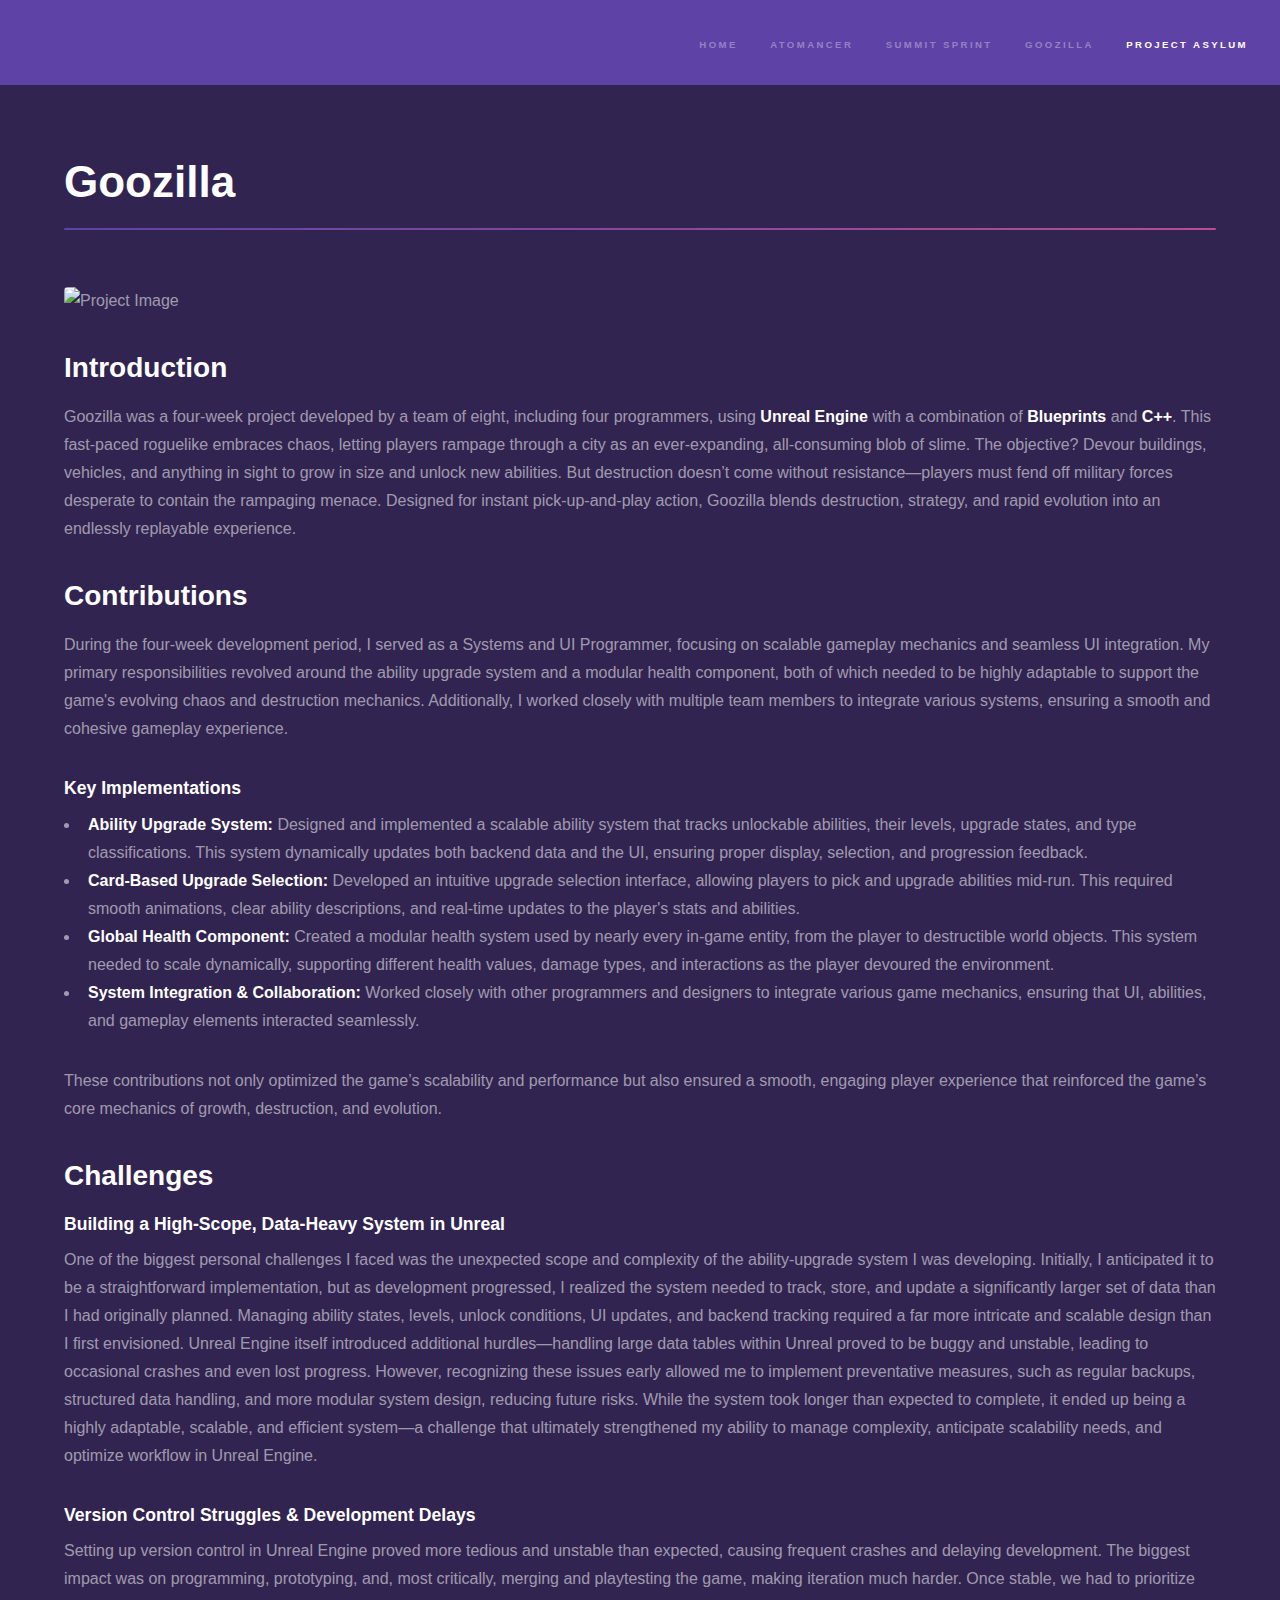
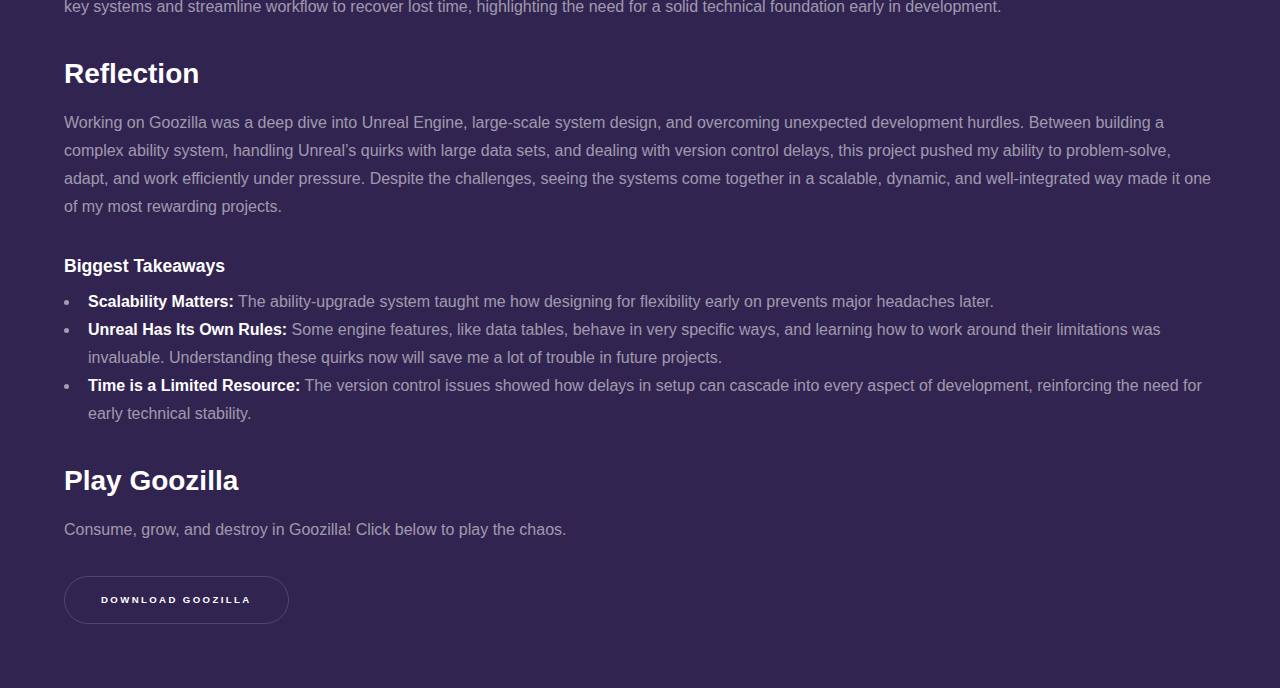
==== goozilla/index.html @ 631c3452 "updated project structure" ====
<!DOCTYPE HTML>
<html>
	<head>
		<title>Goozilla</title>
		<meta charset="utf-8" />
		<meta name="viewport" content="width=device-width, initial-scale=1, user-scalable=no" />
		<link rel="stylesheet" href="../assets/css/main.css">
		<noscript><link rel="stylesheet" href="assets/css/noscript.css" /></noscript>
	</head>
	<body class="is-preload">

		<!-- Header -->
		<header id="header">
			<nav>
				<ul>
					<li><a href="/portfolio/index.html">Home</a></li>
					<li><a href="/portfolio/atomancer/index.html">Atomancer</a></li>
					<li><a href="/portfolio/summit-sprint/index.html">Summit Sprint</a></li>
					<li><a href="/portfolio/goozilla/index.html">Goozilla</a></li>
					<li><a href="/portfolio/project-asylum/index.html" class="active">Project Asylum</a></li>					
				</ul>
			</nav>
		</header>

		<!-- Wrapper -->
		<div id="wrapper">

			<!-- Main -->
			<section id="main" class="wrapper">
				<div class="inner">
					<h1 class="major">Goozilla</h1>
					<span class="image fit"><img src="images/pic07.jpg" alt="Project Image" /></span>
					
					<!-- Introduction Section -->
					<section id="introduction">
						<h2>Introduction</h2>
						<p>
							Goozilla was a four-week project developed by a team of eight, including four programmers, using <strong>Unreal Engine</strong> with a combination of <strong>Blueprints</strong> and <strong>C++</strong>. This fast-paced roguelike embraces chaos, letting players rampage through a city as an ever-expanding, all-consuming blob of slime. The objective? Devour buildings, vehicles, and anything in sight to grow in size and unlock new abilities. But destruction doesn’t come without resistance—players must fend off military forces desperate to contain the rampaging menace. Designed for instant pick-up-and-play action, Goozilla blends destruction, strategy, and rapid evolution into an endlessly replayable experience.
					</section>

					<!-- Contributions Section -->
					<section id="contributions">
						<h2>Contributions</h2>
						<p>
							During the four-week development period, I served as a Systems and UI Programmer, focusing on scalable gameplay mechanics and seamless UI integration. My primary responsibilities revolved around the ability upgrade system and a modular health component, both of which needed to be highly adaptable to support the game's evolving chaos and destruction mechanics. Additionally, I worked closely with multiple team members to integrate various systems, ensuring a smooth and cohesive gameplay experience.
						</p>

						<h3>Key Implementations</h3>
						<ul>
							<li><strong>Ability Upgrade System:</strong> Designed and implemented a scalable ability system that tracks unlockable abilities, their levels, upgrade states, and type classifications. This system dynamically updates both backend data and the UI, ensuring proper display, selection, and progression feedback.</li>
							<li><strong>Card-Based Upgrade Selection:</strong> Developed an intuitive upgrade selection interface, allowing players to pick and upgrade abilities mid-run. This required smooth animations, clear ability descriptions, and real-time updates to the player's stats and abilities.</li>
							<li><strong>Global Health Component:</strong>  Created a modular health system used by nearly every in-game entity, from the player to destructible world objects. This system needed to scale dynamically, supporting different health values, damage types, and interactions as the player devoured the environment.</li>
							<li><strong>System Integration & Collaboration:</strong> Worked closely with other programmers and designers to integrate various game mechanics, ensuring that UI, abilities, and gameplay elements interacted seamlessly.</li>
						</ul>

						<p>
							These contributions not only optimized the game’s scalability and performance but also ensured a smooth, engaging player experience that reinforced the game’s core mechanics of growth, destruction, and evolution.
						</p>
					</section>

					<!-- Challenges Section -->
					<section id="challenges">
						<h2>Challenges</h2>

						<h3>Building a High-Scope, Data-Heavy System in Unreal
						</h3>
						<p>
							One of the biggest personal challenges I faced was the unexpected scope and complexity of the ability-upgrade system I was developing. Initially, I anticipated it to be a straightforward implementation, but as development progressed, I realized the system needed to track, store, and update a significantly larger set of data than I had originally planned. Managing ability states, levels, unlock conditions, UI updates, and backend tracking required a far more intricate and scalable design than I first envisioned. Unreal Engine itself introduced additional hurdles—handling large data tables within Unreal proved to be buggy and unstable, leading to occasional crashes and even lost progress. However, recognizing these issues early allowed me to implement preventative measures, such as regular backups, structured data handling, and more modular system design, reducing future risks. While the system took longer than expected to complete, it ended up being a highly adaptable, scalable, and efficient system—a challenge that ultimately strengthened my ability to manage complexity, anticipate scalability needs, and optimize workflow in Unreal Engine.
						</p>

						<h3>Version Control Struggles & Development Delays
						</h3>
						<p>
							Setting up version control in Unreal Engine proved more tedious and unstable than expected, causing frequent crashes and delaying development. The biggest impact was on programming, prototyping, and, most critically, merging and playtesting the game, making iteration much harder. Once stable, we had to prioritize key systems and streamline workflow to recover lost time, highlighting the need for a solid technical foundation early in development.
						</p>
					</section>

					<!-- Reflection Section -->
					<section id="reflection">
						<h2>Reflection</h2>
						<p>
							Working on Goozilla was a deep dive into Unreal Engine, large-scale system design, and overcoming unexpected development hurdles. Between building a complex ability system, handling Unreal’s quirks with large data sets, and dealing with version control delays, this project pushed my ability to problem-solve, adapt, and work efficiently under pressure. Despite the challenges, seeing the systems come together in a scalable, dynamic, and well-integrated way made it one of my most rewarding projects.						</p>

						<h3>Biggest Takeaways</h3>
						<ul>
							<li><strong>Scalability Matters:</strong> The ability-upgrade system taught me how designing for flexibility early on prevents major headaches later.</li>
							<li><strong>Unreal Has Its Own Rules:</strong> Some engine features, like data tables, behave in very specific ways, and learning how to work around their limitations was invaluable. Understanding these quirks now will save me a lot of trouble in future projects.</li>
							<li><strong>Time is a Limited Resource:</strong> The version control issues showed how delays in setup can cascade into every aspect of development, reinforcing the need for early technical stability.</li>
						</ul>


					<!-- Download Section -->
					<section id="download">
						<h2>Play Goozilla</h2>
						<p>
							Consume, grow, and destroy in Goozilla! Click below to play the chaos.
						</p>
						<ul class="actions">
							<li><a href="https://futuregames.itch.io/goozilla" class="button" target="_blank">Download Goozilla</a></li>
						</ul>
					</section>

				</div>
			</section>
		</div>
---- assets/css/main.css ----
@import url(fontawesome-all.min.css);

/*
	Hyperspace by HTML5 UP
	html5up.net | @ajlkn
	Free for personal and commercial use under the CCA 3.0 license (html5up.net/license)
*/

html, body, div, span, applet, object,
iframe, h1, h2, h3, h4, h5, h6, p, blockquote,
pre, a, abbr, acronym, address, big, cite,
code, del, dfn, em, img, ins, kbd, q, s, samp,
small, strike, strong, sub, sup, tt, var, b,
u, i, center, dl, dt, dd, ol, ul, li, fieldset,
form, label, legend, table, caption, tbody,
tfoot, thead, tr, th, td, article, aside,
canvas, details, embed, figure, figcaption,
footer, header, hgroup, menu, nav, output, ruby,
section, summary, time, mark, audio, video {
	margin: 0;
	padding: 0;
	border: 0;
	font-size: 100%;
	font: inherit;
	vertical-align: baseline;}

article, aside, details, figcaption, figure,
footer, header, hgroup, menu, nav, section {
	display: block;}

body {
	line-height: 1;
}

ol, ul {
	list-style: none;
}

blockquote, q {
	quotes: none;
}

	blockquote:before, blockquote:after, q:before, q:after {
		content: '';
		content: none;
	}

table {
	border-collapse: collapse;
	border-spacing: 0;
}

body {
	-webkit-text-size-adjust: none;
}

mark {
	background-color: transparent;
	color: inherit;
}

input::-moz-focus-inner {
	border: 0;
	padding: 0;
}

input, select, textarea {
	-moz-appearance: none;
	-webkit-appearance: none;
	-ms-appearance: none;
	appearance: none;
}

/* Basic */

	@-ms-viewport {
		width: device-width;
	}

	body {
		-ms-overflow-style: scrollbar;
	}

	@media screen and (max-width: 480px) {

		html, body {
			min-width: 320px;
		}

	}

	html {
		box-sizing: border-box;
	}

	*, *:before, *:after {
		box-sizing: inherit;
	}

	body {
		background: #312450;
	}

		body.is-preload *, body.is-preload *:before, body.is-preload *:after {
			-moz-animation: none !important;
			-webkit-animation: none !important;
			-ms-animation: none !important;
			animation: none !important;
			-moz-transition: none !important;
			-webkit-transition: none !important;
			-ms-transition: none !important;
			transition: none !important;
		}

/* Type */

	body, input, select, textarea {
		color: rgba(255, 255, 255, 0.55);
		font-family: Arial, Helvetica, sans-serif;
		font-size: 16.5pt;
		font-weight: normal;
		line-height: 1.75;
	}

		@media screen and (max-width: 1680px) {

			body, input, select, textarea {
				font-size: 13pt;
			}

		}

		@media screen and (max-width: 1280px) {

			body, input, select, textarea {
				font-size: 12pt;
			}

		}

		@media screen and (max-width: 360px) {

			body, input, select, textarea {
				font-size: 11pt;
			}

		}

	a {
		-moz-transition: color 0.2s ease, border-bottom-color 0.2s ease;
		-webkit-transition: color 0.2s ease, border-bottom-color 0.2s ease;
		-ms-transition: color 0.2s ease, border-bottom-color 0.2s ease;
		transition: color 0.2s ease, border-bottom-color 0.2s ease;
		border-bottom: dotted 1px rgba(255, 255, 255, 0.35);
		color: inherit;
		text-decoration: none;
	}

		a:hover {
			border-bottom-color: transparent;
			color: #ffffff;
		}

	strong, b {
		color: #ffffff;
		font-weight: bold;
	}

	em, i {
		font-style: italic;
	}

	p {
		margin: 0 0 2em 0;
	}

	h1, h2, h3, h4, h5, h6 {
		color: #ffffff;
		font-weight: bold;
		line-height: 1.5;
		margin: 0 0 0.5em 0;
	}

		h1 a, h2 a, h3 a, h4 a, h5 a, h6 a {
			color: inherit;
			text-decoration: none;
		}

	h1 {
		font-size: 2.75em;
	}

		h1.major {
			margin: 0 0 1.3em 0;
			position: relative;
			padding-bottom: 0.35em;
		}

			h1.major:after {
				background-image: -moz-linear-gradient(to right, #5e42a6, #b74e91);
				background-image: -webkit-linear-gradient(to right, #5e42a6, #b74e91);
				background-image: -ms-linear-gradient(to right, #5e42a6, #b74e91);
				background-image: linear-gradient(to right, #5e42a6, #b74e91);
				-moz-transition: max-width 0.2s ease;
				-webkit-transition: max-width 0.2s ease;
				-ms-transition: max-width 0.2s ease;
				transition: max-width 0.2s ease;
				border-radius: 0.2em;
				bottom: 0;
				content: '';
				height: 0.05em;
				position: absolute;
				right: 0;
				width: 100%;
			}

	h2 {
		font-size: 1.75em;
	}

	h3 {
		font-size: 1.1em;
	}

	h4 {
		font-size: 1em;
	}

	h5 {
		font-size: 0.8em;
	}

	h6 {
		font-size: 0.6em;
	}

	@media screen and (max-width: 736px) {

		h1 {
			font-size: 2em;
		}

		h2 {
			font-size: 1.25em;
		}

		h3 {
			font-size: 1em;
		}

		h4 {
			font-size: 0.8em;
		}

		h5 {
			font-size: 0.6em;
		}

		h6 {
			font-size: 0.6em;
		}

	}

	sub {
		font-size: 0.8em;
		position: relative;
		top: 0.5em;
	}

	sup {
		font-size: 0.8em;
		position: relative;
		top: -0.5em;
	}

	blockquote {
		border-left: solid 4px rgba(255, 255, 255, 0.15);
		font-style: italic;
		margin: 0 0 2em 0;
		padding: 0.5em 0 0.5em 2em;
	}

	code {
		background: rgba(255, 255, 255, 0.05);
		border-radius: 0.25em;
		border: solid 1px rgba(255, 255, 255, 0.15);
		font-family: "Courier New", monospace;
		font-size: 0.9em;
		margin: 0 0.25em;
		padding: 0.25em 0.65em;
	}

	pre {
		-webkit-overflow-scrolling: touch;
		font-family: "Courier New", monospace;
		font-size: 0.9em;
		margin: 0 0 2em 0;
	}

		pre code {
			display: block;
			line-height: 1.75em;
			padding: 1em 1.5em;
			overflow-x: auto;
		}

	hr {
		border: 0;
		border-bottom: solid 1px rgba(255, 255, 255, 0.15);
		margin: 2em 0;
	}

		hr.major {
			margin: 3em 0;
		}

	.align-left {
		text-align: left;
	}

	.align-center {
		text-align: center;
	}

	.align-right {
		text-align: right;
	}

/* Row */

	.row {
		display: flex;
		flex-wrap: wrap;
		box-sizing: border-box;
		align-items: stretch;
	}

		.row > * {
			box-sizing: border-box;
		}

		.row.gtr-uniform > * > :last-child {
			margin-bottom: 0;
		}

		.row.aln-left {
			justify-content: flex-start;
		}

		.row.aln-center {
			justify-content: center;
		}

		.row.aln-right {
			justify-content: flex-end;
		}

		.row.aln-top {
			align-items: flex-start;
		}

		.row.aln-middle {
			align-items: center;
		}

		.row.aln-bottom {
			align-items: flex-end;
		}

		.row > .imp {
			order: -1;
		}

		.row > .col-1 {
			width: 8.33333%;
		}

		.row > .off-1 {
			margin-left: 8.33333%;
		}

		.row > .col-2 {
			width: 16.66667%;
		}

		.row > .off-2 {
			margin-left: 16.66667%;
		}

		.row > .col-3 {
			width: 25%;
		}

		.row > .off-3 {
			margin-left: 25%;
		}

		.row > .col-4 {
			width: 33.33333%;
		}

		.row > .off-4 {
			margin-left: 33.33333%;
		}

		.row > .col-5 {
			width: 41.66667%;
		}

		.row > .off-5 {
			margin-left: 41.66667%;
		}

		.row > .col-6 {
			width: 50%;
		}

		.row > .off-6 {
			margin-left: 50%;
		}

		.row > .col-7 {
			width: 58.33333%;
		}

		.row > .off-7 {
			margin-left: 58.33333%;
		}

		.row > .col-8 {
			width: 66.66667%;
		}

		.row > .off-8 {
			margin-left: 66.66667%;
		}

		.row > .col-9 {
			width: 75%;
		}

		.row > .off-9 {
			margin-left: 75%;
		}

		.row > .col-10 {
			width: 83.33333%;
		}

		.row > .off-10 {
			margin-left: 83.33333%;
		}

		.row > .col-11 {
			width: 91.66667%;
		}

		.row > .off-11 {
			margin-left: 91.66667%;
		}

		.row > .col-12 {
			width: 100%;
		}

		.row > .off-12 {
			margin-left: 100%;
		}

		.row.gtr-0 {
			margin-top: 0;
			margin-left: 0em;
		}

			.row.gtr-0 > * {
				padding: 0 0 0 0em;
			}

			.row.gtr-0.gtr-uniform {
				margin-top: 0em;
			}

				.row.gtr-0.gtr-uniform > * {
					padding-top: 0em;
				}

		.row.gtr-25 {
			margin-top: 0;
			margin-left: -0.375em;
		}

			.row.gtr-25 > * {
				padding: 0 0 0 0.375em;
			}

			.row.gtr-25.gtr-uniform {
				margin-top: -0.375em;
			}

				.row.gtr-25.gtr-uniform > * {
					padding-top: 0.375em;
				}

		.row.gtr-50 {
			margin-top: 0;
			margin-left: -0.75em;
		}

			.row.gtr-50 > * {
				padding: 0 0 0 0.75em;
			}

			.row.gtr-50.gtr-uniform {
				margin-top: -0.75em;
			}

				.row.gtr-50.gtr-uniform > * {
					padding-top: 0.75em;
				}

		.row {
			margin-top: 0;
			margin-left: -1.5em;
		}

			.row > * {
				padding: 0 0 0 1.5em;
			}

			.row.gtr-uniform {
				margin-top: -1.5em;
			}

				.row.gtr-uniform > * {
					padding-top: 1.5em;
				}

		.row.gtr-150 {
			margin-top: 0;
			margin-left: -2.25em;
		}

			.row.gtr-150 > * {
				padding: 0 0 0 2.25em;
			}

			.row.gtr-150.gtr-uniform {
				margin-top: -2.25em;
			}

				.row.gtr-150.gtr-uniform > * {
					padding-top: 2.25em;
				}

		.row.gtr-200 {
			margin-top: 0;
			margin-left: -3em;
		}

			.row.gtr-200 > * {
				padding: 0 0 0 3em;
			}

			.row.gtr-200.gtr-uniform {
				margin-top: -3em;
			}

				.row.gtr-200.gtr-uniform > * {
					padding-top: 3em;
				}

		@media screen and (max-width: 1680px) {

			.row {
				display: flex;
				flex-wrap: wrap;
				box-sizing: border-box;
				align-items: stretch;
			}

				.row > * {
					box-sizing: border-box;
				}

				.row.gtr-uniform > * > :last-child {
					margin-bottom: 0;
				}

				.row.aln-left {
					justify-content: flex-start;
				}

				.row.aln-center {
					justify-content: center;
				}

				.row.aln-right {
					justify-content: flex-end;
				}

				.row.aln-top {
					align-items: flex-start;
				}

				.row.aln-middle {
					align-items: center;
				}

				.row.aln-bottom {
					align-items: flex-end;
				}

				.row > .imp-xlarge {
					order: -1;
				}

				.row > .col-1-xlarge {
					width: 8.33333%;
				}

				.row > .off-1-xlarge {
					margin-left: 8.33333%;
				}

				.row > .col-2-xlarge {
					width: 16.66667%;
				}

				.row > .off-2-xlarge {
					margin-left: 16.66667%;
				}

				.row > .col-3-xlarge {
					width: 25%;
				}

				.row > .off-3-xlarge {
					margin-left: 25%;
				}

				.row > .col-4-xlarge {
					width: 33.33333%;
				}

				.row > .off-4-xlarge {
					margin-left: 33.33333%;
				}

				.row > .col-5-xlarge {
					width: 41.66667%;
				}

				.row > .off-5-xlarge {
					margin-left: 41.66667%;
				}

				.row > .col-6-xlarge {
					width: 50%;
				}

				.row > .off-6-xlarge {
					margin-left: 50%;
				}

				.row > .col-7-xlarge {
					width: 58.33333%;
				}

				.row > .off-7-xlarge {
					margin-left: 58.33333%;
				}

				.row > .col-8-xlarge {
					width: 66.66667%;
				}

				.row > .off-8-xlarge {
					margin-left: 66.66667%;
				}

				.row > .col-9-xlarge {
					width: 75%;
				}

				.row > .off-9-xlarge {
					margin-left: 75%;
				}

				.row > .col-10-xlarge {
					width: 83.33333%;
				}

				.row > .off-10-xlarge {
					margin-left: 83.33333%;
				}

				.row > .col-11-xlarge {
					width: 91.66667%;
				}

				.row > .off-11-xlarge {
					margin-left: 91.66667%;
				}

				.row > .col-12-xlarge {
					width: 100%;
				}

				.row > .off-12-xlarge {
					margin-left: 100%;
				}

				.row.gtr-0 {
					margin-top: 0;
					margin-left: 0em;
				}

					.row.gtr-0 > * {
						padding: 0 0 0 0em;
					}

					.row.gtr-0.gtr-uniform {
						margin-top: 0em;
					}

						.row.gtr-0.gtr-uniform > * {
							padding-top: 0em;
						}

				.row.gtr-25 {
					margin-top: 0;
					margin-left: -0.375em;
				}

					.row.gtr-25 > * {
						padding: 0 0 0 0.375em;
					}

					.row.gtr-25.gtr-uniform {
						margin-top: -0.375em;
					}

						.row.gtr-25.gtr-uniform > * {
							padding-top: 0.375em;
						}

				.row.gtr-50 {
					margin-top: 0;
					margin-left: -0.75em;
				}

					.row.gtr-50 > * {
						padding: 0 0 0 0.75em;
					}

					.row.gtr-50.gtr-uniform {
						margin-top: -0.75em;
					}

						.row.gtr-50.gtr-uniform > * {
							padding-top: 0.75em;
						}

				.row {
					margin-top: 0;
					margin-left: -1.5em;
				}

					.row > * {
						padding: 0 0 0 1.5em;
					}

					.row.gtr-uniform {
						margin-top: -1.5em;
					}

						.row.gtr-uniform > * {
							padding-top: 1.5em;
						}

				.row.gtr-150 {
					margin-top: 0;
					margin-left: -2.25em;
				}

					.row.gtr-150 > * {
						padding: 0 0 0 2.25em;
					}

					.row.gtr-150.gtr-uniform {
						margin-top: -2.25em;
					}

						.row.gtr-150.gtr-uniform > * {
							padding-top: 2.25em;
						}

				.row.gtr-200 {
					margin-top: 0;
					margin-left: -3em;
				}

					.row.gtr-200 > * {
						padding: 0 0 0 3em;
					}

					.row.gtr-200.gtr-uniform {
						margin-top: -3em;
					}

						.row.gtr-200.gtr-uniform > * {
							padding-top: 3em;
						}

		}

		@media screen and (max-width: 1280px) {

			.row {
				display: flex;
				flex-wrap: wrap;
				box-sizing: border-box;
				align-items: stretch;
			}

				.row > * {
					box-sizing: border-box;
				}

				.row.gtr-uniform > * > :last-child {
					margin-bottom: 0;
				}

				.row.aln-left {
					justify-content: flex-start;
				}

				.row.aln-center {
					justify-content: center;
				}

				.row.aln-right {
					justify-content: flex-end;
				}

				.row.aln-top {
					align-items: flex-start;
				}

				.row.aln-middle {
					align-items: center;
				}

				.row.aln-bottom {
					align-items: flex-end;
				}

				.row > .imp-large {
					order: -1;
				}

				.row > .col-1-large {
					width: 8.33333%;
				}

				.row > .off-1-large {
					margin-left: 8.33333%;
				}

				.row > .col-2-large {
					width: 16.66667%;
				}

				.row > .off-2-large {
					margin-left: 16.66667%;
				}

				.row > .col-3-large {
					width: 25%;
				}

				.row > .off-3-large {
					margin-left: 25%;
				}

				.row > .col-4-large {
					width: 33.33333%;
				}

				.row > .off-4-large {
					margin-left: 33.33333%;
				}

				.row > .col-5-large {
					width: 41.66667%;
				}

				.row > .off-5-large {
					margin-left: 41.66667%;
				}

				.row > .col-6-large {
					width: 50%;
				}

				.row > .off-6-large {
					margin-left: 50%;
				}

				.row > .col-7-large {
					width: 58.33333%;
				}

				.row > .off-7-large {
					margin-left: 58.33333%;
				}

				.row > .col-8-large {
					width: 66.66667%;
				}

				.row > .off-8-large {
					margin-left: 66.66667%;
				}

				.row > .col-9-large {
					width: 75%;
				}

				.row > .off-9-large {
					margin-left: 75%;
				}

				.row > .col-10-large {
					width: 83.33333%;
				}

				.row > .off-10-large {
					margin-left: 83.33333%;
				}

				.row > .col-11-large {
					width: 91.66667%;
				}

				.row > .off-11-large {
					margin-left: 91.66667%;
				}

				.row > .col-12-large {
					width: 100%;
				}

				.row > .off-12-large {
					margin-left: 100%;
				}

				.row.gtr-0 {
					margin-top: 0;
					margin-left: 0em;
				}

					.row.gtr-0 > * {
						padding: 0 0 0 0em;
					}

					.row.gtr-0.gtr-uniform {
						margin-top: 0em;
					}

						.row.gtr-0.gtr-uniform > * {
							padding-top: 0em;
						}

				.row.gtr-25 {
					margin-top: 0;
					margin-left: -0.375em;
				}

					.row.gtr-25 > * {
						padding: 0 0 0 0.375em;
					}

					.row.gtr-25.gtr-uniform {
						margin-top: -0.375em;
					}

						.row.gtr-25.gtr-uniform > * {
							padding-top: 0.375em;
						}

				.row.gtr-50 {
					margin-top: 0;
					margin-left: -0.75em;
				}

					.row.gtr-50 > * {
						padding: 0 0 0 0.75em;
					}

					.row.gtr-50.gtr-uniform {
						margin-top: -0.75em;
					}

						.row.gtr-50.gtr-uniform > * {
							padding-top: 0.75em;
						}

				.row {
					margin-top: 0;
					margin-left: -1.5em;
				}

					.row > * {
						padding: 0 0 0 1.5em;
					}

					.row.gtr-uniform {
						margin-top: -1.5em;
					}

						.row.gtr-uniform > * {
							padding-top: 1.5em;
						}

				.row.gtr-150 {
					margin-top: 0;
					margin-left: -2.25em;
				}

					.row.gtr-150 > * {
						padding: 0 0 0 2.25em;
					}

					.row.gtr-150.gtr-uniform {
						margin-top: -2.25em;
					}

						.row.gtr-150.gtr-uniform > * {
							padding-top: 2.25em;
						}

				.row.gtr-200 {
					margin-top: 0;
					margin-left: -3em;
				}

					.row.gtr-200 > * {
						padding: 0 0 0 3em;
					}

					.row.gtr-200.gtr-uniform {
						margin-top: -3em;
					}

						.row.gtr-200.gtr-uniform > * {
							padding-top: 3em;
						}

		}

		@media screen and (max-width: 980px) {

			.row {
				display: flex;
				flex-wrap: wrap;
				box-sizing: border-box;
				align-items: stretch;
			}

				.row > * {
					box-sizing: border-box;
				}

				.row.gtr-uniform > * > :last-child {
					margin-bottom: 0;
				}

				.row.aln-left {
					justify-content: flex-start;
				}

				.row.aln-center {
					justify-content: center;
				}

				.row.aln-right {
					justify-content: flex-end;
				}

				.row.aln-top {
					align-items: flex-start;
				}

				.row.aln-middle {
					align-items: center;
				}

				.row.aln-bottom {
					align-items: flex-end;
				}

				.row > .imp-medium {
					order: -1;
				}

				.row > .col-1-medium {
					width: 8.33333%;
				}

				.row > .off-1-medium {
					margin-left: 8.33333%;
				}

				.row > .col-2-medium {
					width: 16.66667%;
				}

				.row > .off-2-medium {
					margin-left: 16.66667%;
				}

				.row > .col-3-medium {
					width: 25%;
				}

				.row > .off-3-medium {
					margin-left: 25%;
				}

				.row > .col-4-medium {
					width: 33.33333%;
				}

				.row > .off-4-medium {
					margin-left: 33.33333%;
				}

				.row > .col-5-medium {
					width: 41.66667%;
				}

				.row > .off-5-medium {
					margin-left: 41.66667%;
				}

				.row > .col-6-medium {
					width: 50%;
				}

				.row > .off-6-medium {
					margin-left: 50%;
				}

				.row > .col-7-medium {
					width: 58.33333%;
				}

				.row > .off-7-medium {
					margin-left: 58.33333%;
				}

				.row > .col-8-medium {
					width: 66.66667%;
				}

				.row > .off-8-medium {
					margin-left: 66.66667%;
				}

				.row > .col-9-medium {
					width: 75%;
				}

				.row > .off-9-medium {
					margin-left: 75%;
				}

				.row > .col-10-medium {
					width: 83.33333%;
				}

				.row > .off-10-medium {
					margin-left: 83.33333%;
				}

				.row > .col-11-medium {
					width: 91.66667%;
				}

				.row > .off-11-medium {
					margin-left: 91.66667%;
				}

				.row > .col-12-medium {
					width: 100%;
				}

				.row > .off-12-medium {
					margin-left: 100%;
				}

				.row.gtr-0 {
					margin-top: 0;
					margin-left: 0em;
				}

					.row.gtr-0 > * {
						padding: 0 0 0 0em;
					}

					.row.gtr-0.gtr-uniform {
						margin-top: 0em;
					}

						.row.gtr-0.gtr-uniform > * {
							padding-top: 0em;
						}

				.row.gtr-25 {
					margin-top: 0;
					margin-left: -0.375em;
				}

					.row.gtr-25 > * {
						padding: 0 0 0 0.375em;
					}

					.row.gtr-25.gtr-uniform {
						margin-top: -0.375em;
					}

						.row.gtr-25.gtr-uniform > * {
							padding-top: 0.375em;
						}

				.row.gtr-50 {
					margin-top: 0;
					margin-left: -0.75em;
				}

					.row.gtr-50 > * {
						padding: 0 0 0 0.75em;
					}

					.row.gtr-50.gtr-uniform {
						margin-top: -0.75em;
					}

						.row.gtr-50.gtr-uniform > * {
							padding-top: 0.75em;
						}

				.row {
					margin-top: 0;
					margin-left: -1.5em;
				}

					.row > * {
						padding: 0 0 0 1.5em;
					}

					.row.gtr-uniform {
						margin-top: -1.5em;
					}

						.row.gtr-uniform > * {
							padding-top: 1.5em;
						}

				.row.gtr-150 {
					margin-top: 0;
					margin-left: -2.25em;
				}

					.row.gtr-150 > * {
						padding: 0 0 0 2.25em;
					}

					.row.gtr-150.gtr-uniform {
						margin-top: -2.25em;
					}

						.row.gtr-150.gtr-uniform > * {
							padding-top: 2.25em;
						}

				.row.gtr-200 {
					margin-top: 0;
					margin-left: -3em;
				}

					.row.gtr-200 > * {
						padding: 0 0 0 3em;
					}

					.row.gtr-200.gtr-uniform {
						margin-top: -3em;
					}

						.row.gtr-200.gtr-uniform > * {
							padding-top: 3em;
						}

		}

		@media screen and (max-width: 736px) {

			.row {
				display: flex;
				flex-wrap: wrap;
				box-sizing: border-box;
				align-items: stretch;
			}

				.row > * {
					box-sizing: border-box;
				}

				.row.gtr-uniform > * > :last-child {
					margin-bottom: 0;
				}

				.row.aln-left {
					justify-content: flex-start;
				}

				.row.aln-center {
					justify-content: center;
				}

				.row.aln-right {
					justify-content: flex-end;
				}

				.row.aln-top {
					align-items: flex-start;
				}

				.row.aln-middle {
					align-items: center;
				}

				.row.aln-bottom {
					align-items: flex-end;
				}

				.row > .imp-small {
					order: -1;
				}

				.row > .col-1-small {
					width: 8.33333%;
				}

				.row > .off-1-small {
					margin-left: 8.33333%;
				}

				.row > .col-2-small {
					width: 16.66667%;
				}

				.row > .off-2-small {
					margin-left: 16.66667%;
				}

				.row > .col-3-small {
					width: 25%;
				}

				.row > .off-3-small {
					margin-left: 25%;
				}

				.row > .col-4-small {
					width: 33.33333%;
				}

				.row > .off-4-small {
					margin-left: 33.33333%;
				}

				.row > .col-5-small {
					width: 41.66667%;
				}

				.row > .off-5-small {
					margin-left: 41.66667%;
				}

				.row > .col-6-small {
					width: 50%;
				}

				.row > .off-6-small {
					margin-left: 50%;
				}

				.row > .col-7-small {
					width: 58.33333%;
				}

				.row > .off-7-small {
					margin-left: 58.33333%;
				}

				.row > .col-8-small {
					width: 66.66667%;
				}

				.row > .off-8-small {
					margin-left: 66.66667%;
				}

				.row > .col-9-small {
					width: 75%;
				}

				.row > .off-9-small {
					margin-left: 75%;
				}

				.row > .col-10-small {
					width: 83.33333%;
				}

				.row > .off-10-small {
					margin-left: 83.33333%;
				}

				.row > .col-11-small {
					width: 91.66667%;
				}

				.row > .off-11-small {
					margin-left: 91.66667%;
				}

				.row > .col-12-small {
					width: 100%;
				}

				.row > .off-12-small {
					margin-left: 100%;
				}

				.row.gtr-0 {
					margin-top: 0;
					margin-left: 0em;
				}

					.row.gtr-0 > * {
						padding: 0 0 0 0em;
					}

					.row.gtr-0.gtr-uniform {
						margin-top: 0em;
					}

						.row.gtr-0.gtr-uniform > * {
							padding-top: 0em;
						}

				.row.gtr-25 {
					margin-top: 0;
					margin-left: -0.375em;
				}

					.row.gtr-25 > * {
						padding: 0 0 0 0.375em;
					}

					.row.gtr-25.gtr-uniform {
						margin-top: -0.375em;
					}

						.row.gtr-25.gtr-uniform > * {
							padding-top: 0.375em;
						}

				.row.gtr-50 {
					margin-top: 0;
					margin-left: -0.75em;
				}

					.row.gtr-50 > * {
						padding: 0 0 0 0.75em;
					}

					.row.gtr-50.gtr-uniform {
						margin-top: -0.75em;
					}

						.row.gtr-50.gtr-uniform > * {
							padding-top: 0.75em;
						}

				.row {
					margin-top: 0;
					margin-left: -1.5em;
				}

					.row > * {
						padding: 0 0 0 1.5em;
					}

					.row.gtr-uniform {
						margin-top: -1.5em;
					}

						.row.gtr-uniform > * {
							padding-top: 1.5em;
						}

				.row.gtr-150 {
					margin-top: 0;
					margin-left: -2.25em;
				}

					.row.gtr-150 > * {
						padding: 0 0 0 2.25em;
					}

					.row.gtr-150.gtr-uniform {
						margin-top: -2.25em;
					}

						.row.gtr-150.gtr-uniform > * {
							padding-top: 2.25em;
						}

				.row.gtr-200 {
					margin-top: 0;
					margin-left: -3em;
				}

					.row.gtr-200 > * {
						padding: 0 0 0 3em;
					}

					.row.gtr-200.gtr-uniform {
						margin-top: -3em;
					}

						.row.gtr-200.gtr-uniform > * {
							padding-top: 3em;
						}

		}

		@media screen and (max-width: 480px) {

			.row {
				display: flex;
				flex-wrap: wrap;
				box-sizing: border-box;
				align-items: stretch;
			}

				.row > * {
					box-sizing: border-box;
				}

				.row.gtr-uniform > * > :last-child {
					margin-bottom: 0;
				}

				.row.aln-left {
					justify-content: flex-start;
				}

				.row.aln-center {
					justify-content: center;
				}

				.row.aln-right {
					justify-content: flex-end;
				}

				.row.aln-top {
					align-items: flex-start;
				}

				.row.aln-middle {
					align-items: center;
				}

				.row.aln-bottom {
					align-items: flex-end;
				}

				.row > .imp-xsmall {
					order: -1;
				}

				.row > .col-1-xsmall {
					width: 8.33333%;
				}

				.row > .off-1-xsmall {
					margin-left: 8.33333%;
				}

				.row > .col-2-xsmall {
					width: 16.66667%;
				}

				.row > .off-2-xsmall {
					margin-left: 16.66667%;
				}

				.row > .col-3-xsmall {
					width: 25%;
				}

				.row > .off-3-xsmall {
					margin-left: 25%;
				}

				.row > .col-4-xsmall {
					width: 33.33333%;
				}

				.row > .off-4-xsmall {
					margin-left: 33.33333%;
				}

				.row > .col-5-xsmall {
					width: 41.66667%;
				}

				.row > .off-5-xsmall {
					margin-left: 41.66667%;
				}

				.row > .col-6-xsmall {
					width: 50%;
				}

				.row > .off-6-xsmall {
					margin-left: 50%;
				}

				.row > .col-7-xsmall {
					width: 58.33333%;
				}

				.row > .off-7-xsmall {
					margin-left: 58.33333%;
				}

				.row > .col-8-xsmall {
					width: 66.66667%;
				}

				.row > .off-8-xsmall {
					margin-left: 66.66667%;
				}

				.row > .col-9-xsmall {
					width: 75%;
				}

				.row > .off-9-xsmall {
					margin-left: 75%;
				}

				.row > .col-10-xsmall {
					width: 83.33333%;
				}

				.row > .off-10-xsmall {
					margin-left: 83.33333%;
				}

				.row > .col-11-xsmall {
					width: 91.66667%;
				}

				.row > .off-11-xsmall {
					margin-left: 91.66667%;
				}

				.row > .col-12-xsmall {
					width: 100%;
				}

				.row > .off-12-xsmall {
					margin-left: 100%;
				}

				.row.gtr-0 {
					margin-top: 0;
					margin-left: 0em;
				}

					.row.gtr-0 > * {
						padding: 0 0 0 0em;
					}

					.row.gtr-0.gtr-uniform {
						margin-top: 0em;
					}

						.row.gtr-0.gtr-uniform > * {
							padding-top: 0em;
						}

				.row.gtr-25 {
					margin-top: 0;
					margin-left: -0.375em;
				}

					.row.gtr-25 > * {
						padding: 0 0 0 0.375em;
					}

					.row.gtr-25.gtr-uniform {
						margin-top: -0.375em;
					}

						.row.gtr-25.gtr-uniform > * {
							padding-top: 0.375em;
						}

				.row.gtr-50 {
					margin-top: 0;
					margin-left: -0.75em;
				}

					.row.gtr-50 > * {
						padding: 0 0 0 0.75em;
					}

					.row.gtr-50.gtr-uniform {
						margin-top: -0.75em;
					}

						.row.gtr-50.gtr-uniform > * {
							padding-top: 0.75em;
						}

				.row {
					margin-top: 0;
					margin-left: -1.5em;
				}

					.row > * {
						padding: 0 0 0 1.5em;
					}

					.row.gtr-uniform {
						margin-top: -1.5em;
					}

						.row.gtr-uniform > * {
							padding-top: 1.5em;
						}

				.row.gtr-150 {
					margin-top: 0;
					margin-left: -2.25em;
				}

					.row.gtr-150 > * {
						padding: 0 0 0 2.25em;
					}

					.row.gtr-150.gtr-uniform {
						margin-top: -2.25em;
					}

						.row.gtr-150.gtr-uniform > * {
							padding-top: 2.25em;
						}

				.row.gtr-200 {
					margin-top: 0;
					margin-left: -3em;
				}

					.row.gtr-200 > * {
						padding: 0 0 0 3em;
					}

					.row.gtr-200.gtr-uniform {
						margin-top: -3em;
					}

						.row.gtr-200.gtr-uniform > * {
							padding-top: 3em;
						}

		}

/* Box */

	.box {
		border-radius: 0.25em;
		border: solid 1px rgba(255, 255, 255, 0.15);
		margin-bottom: 2em;
		padding: 1.5em;
	}

		.box > :last-child,
		.box > :last-child > :last-child,
		.box > :last-child > :last-child > :last-child {
			margin-bottom: 0;
		}

		.box.alt {
			border: 0;
			border-radius: 0;
			padding: 0;
		}

/* Button */

	input[type="submit"],
	input[type="reset"],
	input[type="button"],
	button,
	.button {
		-moz-appearance: none;
		-webkit-appearance: none;
		-ms-appearance: none;
		appearance: none;
		-moz-transition: border-color 0.2s ease;
		-webkit-transition: border-color 0.2s ease;
		-ms-transition: border-color 0.2s ease;
		transition: border-color 0.2s ease;
		background-color: transparent;
		border: solid 1px !important;
		border-color: rgba(255, 255, 255, 0.15) !important;
		border-radius: 3em;
		color: #ffffff !important;
		cursor: pointer;
		display: inline-block;
		font-size: 0.6em;
		font-weight: bold;
		height: calc(4.75em + 2px);
		letter-spacing: 0.25em;
		line-height: 4.75em;
		outline: 0;
		padding: 0 3.75em;
		position: relative;
		text-align: center;
		text-decoration: none;
		text-transform: uppercase;
		white-space: nowrap;
	}

		input[type="submit"]:after,
		input[type="reset"]:after,
		input[type="button"]:after,
		button:after,
		.button:after {
			-moz-transform: scale(0.25);
			-webkit-transform: scale(0.25);
			-ms-transform: scale(0.25);
			transform: scale(0.25);
			pointer-events: none;
			-moz-transition: opacity 0.2s ease, -moz-transform 0.2s ease;
			-webkit-transition: opacity 0.2s ease, -webkit-transform 0.2s ease;
			-ms-transition: opacity 0.2s ease, -ms-transform 0.2s ease;
			transition: opacity 0.2s ease, transform 0.2s ease;
			background: #ffffff;
			border-radius: 3em;
			content: '';
			height: 100%;
			left: 0;
			opacity: 0;
			position: absolute;
			top: 0;
			width: 100%;
		}

		input[type="submit"].icon:before,
		input[type="reset"].icon:before,
		input[type="button"].icon:before,
		button.icon:before,
		.button.icon:before {
			margin-right: 0.75em;
		}

		input[type="submit"].fit,
		input[type="reset"].fit,
		input[type="button"].fit,
		button.fit,
		.button.fit {
			width: 100%;
		}

		input[type="submit"].small,
		input[type="reset"].small,
		input[type="button"].small,
		button.small,
		.button.small {
			font-size: 0.4em;
		}

		input[type="submit"].large,
		input[type="reset"].large,
		input[type="button"].large,
		button.large,
		.button.large {
			font-size: 0.8em;
		}

		input[type="submit"].primary,
		input[type="reset"].primary,
		input[type="button"].primary,
		button.primary,
		.button.primary {
			background-color: #ffffff;
			color: #312450 !important;
		}

			input[type="submit"].primary:after,
			input[type="reset"].primary:after,
			input[type="button"].primary:after,
			button.primary:after,
			.button.primary:after {
				display: none;
			}

		input[type="submit"].disabled, input[type="submit"]:disabled,
		input[type="reset"].disabled,
		input[type="reset"]:disabled,
		input[type="button"].disabled,
		input[type="button"]:disabled,
		button.disabled,
		button:disabled,
		.button.disabled,
		.button:disabled {
			cursor: default;
			opacity: 0.5;
			pointer-events: none;
		}

		input[type="submit"]:hover,
		input[type="reset"]:hover,
		input[type="button"]:hover,
		button:hover,
		.button:hover {
			border-color: rgba(255, 255, 255, 0.55) !important;
		}

			input[type="submit"]:hover:after,
			input[type="reset"]:hover:after,
			input[type="button"]:hover:after,
			button:hover:after,
			.button:hover:after {
				opacity: 0.05;
				-moz-transform: scale(1);
				-webkit-transform: scale(1);
				-ms-transform: scale(1);
				transform: scale(1);
			}

			input[type="submit"]:hover:active,
			input[type="reset"]:hover:active,
			input[type="button"]:hover:active,
			button:hover:active,
			.button:hover:active {
				border-color: #ffffff !important;
			}

				input[type="submit"]:hover:active:after,
				input[type="reset"]:hover:active:after,
				input[type="button"]:hover:active:after,
				button:hover:active:after,
				.button:hover:active:after {
					opacity: 0.1;
				}

/* Features */

	.features {
		display: -moz-flex;
		display: -webkit-flex;
		display: -ms-flex;
		display: flex;
		-moz-flex-wrap: wrap;
		-webkit-flex-wrap: wrap;
		-ms-flex-wrap: wrap;
		flex-wrap: wrap;
		border-radius: 0.25em;
		border: solid 1px rgba(255, 255, 255, 0.15);
		background: rgba(255, 255, 255, 0.05);
		margin: 0 0 2em 0;
	}

		.features section {
			padding: 3.5em 3em 1em 7em ;
			width: 50%;
			border-top: solid 1px rgba(255, 255, 255, 0.15);
			position: relative;
		}

			.features section:nth-child(-n + 2) {
				border-top-width: 0;
			}

			.features section:nth-child(2n) {
				border-left: solid 1px rgba(255, 255, 255, 0.15);
			}

			.features section .icon {
				-moz-transition: opacity 0.5s ease, -moz-transform 0.5s ease;
				-webkit-transition: opacity 0.5s ease, -webkit-transform 0.5s ease;
				-ms-transition: opacity 0.5s ease, -ms-transform 0.5s ease;
				transition: opacity 0.5s ease, transform 0.5s ease;
				-moz-transition-delay: 1s;
				-webkit-transition-delay: 1s;
				-ms-transition-delay: 1s;
				transition-delay: 1s;
				-moz-transform: scale(1);
				-webkit-transform: scale(1);
				-ms-transform: scale(1);
				transform: scale(1);
				position: absolute;
				left: 3em;
				top: 3em;
				opacity: 1;
			}

			.features section:nth-child(1) .icon {
				-moz-transition-delay: 0.15s;
				-webkit-transition-delay: 0.15s;
				-ms-transition-delay: 0.15s;
				transition-delay: 0.15s;
			}

			.features section:nth-child(2) .icon {
				-moz-transition-delay: 0.3s;
				-webkit-transition-delay: 0.3s;
				-ms-transition-delay: 0.3s;
				transition-delay: 0.3s;
			}

			.features section:nth-child(3) .icon {
				-moz-transition-delay: 0.45s;
				-webkit-transition-delay: 0.45s;
				-ms-transition-delay: 0.45s;
				transition-delay: 0.45s;
			}

			.features section:nth-child(4) .icon {
				-moz-transition-delay: 0.6s;
				-webkit-transition-delay: 0.6s;
				-ms-transition-delay: 0.6s;
				transition-delay: 0.6s;
			}

			.features section:nth-child(5) .icon {
				-moz-transition-delay: 0.75s;
				-webkit-transition-delay: 0.75s;
				-ms-transition-delay: 0.75s;
				transition-delay: 0.75s;
			}

			.features section:nth-child(6) .icon {
				-moz-transition-delay: 0.9s;
				-webkit-transition-delay: 0.9s;
				-ms-transition-delay: 0.9s;
				transition-delay: 0.9s;
			}

			.features section:nth-child(7) .icon {
				-moz-transition-delay: 1.05s;
				-webkit-transition-delay: 1.05s;
				-ms-transition-delay: 1.05s;
				transition-delay: 1.05s;
			}

			.features section:nth-child(8) .icon {
				-moz-transition-delay: 1.2s;
				-webkit-transition-delay: 1.2s;
				-ms-transition-delay: 1.2s;
				transition-delay: 1.2s;
			}

			.features section:nth-child(9) .icon {
				-moz-transition-delay: 1.35s;
				-webkit-transition-delay: 1.35s;
				-ms-transition-delay: 1.35s;
				transition-delay: 1.35s;
			}

			.features section:nth-child(10) .icon {
				-moz-transition-delay: 1.5s;
				-webkit-transition-delay: 1.5s;
				-ms-transition-delay: 1.5s;
				transition-delay: 1.5s;
			}

			.features section:nth-child(11) .icon {
				-moz-transition-delay: 1.65s;
				-webkit-transition-delay: 1.65s;
				-ms-transition-delay: 1.65s;
				transition-delay: 1.65s;
			}

			.features section:nth-child(12) .icon {
				-moz-transition-delay: 1.8s;
				-webkit-transition-delay: 1.8s;
				-ms-transition-delay: 1.8s;
				transition-delay: 1.8s;
			}

			.features section:nth-child(13) .icon {
				-moz-transition-delay: 1.95s;
				-webkit-transition-delay: 1.95s;
				-ms-transition-delay: 1.95s;
				transition-delay: 1.95s;
			}

			.features section:nth-child(14) .icon {
				-moz-transition-delay: 2.1s;
				-webkit-transition-delay: 2.1s;
				-ms-transition-delay: 2.1s;
				transition-delay: 2.1s;
			}

			.features section:nth-child(15) .icon {
				-moz-transition-delay: 2.25s;
				-webkit-transition-delay: 2.25s;
				-ms-transition-delay: 2.25s;
				transition-delay: 2.25s;
			}

			.features section:nth-child(16) .icon {
				-moz-transition-delay: 2.4s;
				-webkit-transition-delay: 2.4s;
				-ms-transition-delay: 2.4s;
				transition-delay: 2.4s;
			}

			.features section:nth-child(17) .icon {
				-moz-transition-delay: 2.55s;
				-webkit-transition-delay: 2.55s;
				-ms-transition-delay: 2.55s;
				transition-delay: 2.55s;
			}

			.features section:nth-child(18) .icon {
				-moz-transition-delay: 2.7s;
				-webkit-transition-delay: 2.7s;
				-ms-transition-delay: 2.7s;
				transition-delay: 2.7s;
			}

			.features section:nth-child(19) .icon {
				-moz-transition-delay: 2.85s;
				-webkit-transition-delay: 2.85s;
				-ms-transition-delay: 2.85s;
				transition-delay: 2.85s;
			}

			.features section:nth-child(20) .icon {
				-moz-transition-delay: 3s;
				-webkit-transition-delay: 3s;
				-ms-transition-delay: 3s;
				transition-delay: 3s;
			}

		.features.inactive section .icon {
			-moz-transform: scale(0.5);
			-webkit-transform: scale(0.5);
			-ms-transform: scale(0.5);
			transform: scale(0.5);
			opacity: 0;
		}

		@media screen and (max-width: 980px) {

			.features {
				display: block;
			}

				.features section {
					border-top-width: 1px !important;
					border-left-width: 0 !important;
					width: 100%;
				}

					.features section:first-child {
						border-top-width: 0 !important;
					}

		}

		@media screen and (max-width: 736px) {

			.features section {
				padding: 2.5em 1.5em 0.1em 5.5em ;
			}

				.features section .icon {
					left: 1.5em;
					top: 2em;
				}

		}

		@media screen and (max-width: 480px) {

			.features section {
				padding: 2em 1.5em 0.1em 1.5em ;
			}

				.features section .icon {
					left: 0;
					position: relative;
					top: 0;
				}

		}

/* Form */

	form {
		margin: 0 0 2em 0;
	}

		form > :last-child {
			margin-bottom: 0;
		}

		form > .fields {
			display: -moz-flex;
			display: -webkit-flex;
			display: -ms-flex;
			display: flex;
			-moz-flex-wrap: wrap;
			-webkit-flex-wrap: wrap;
			-ms-flex-wrap: wrap;
			flex-wrap: wrap;
			width: calc(100% + 3em);
			margin: -1.5em 0 2em -1.5em;
		}

			form > .fields > .field {
				-moz-flex-grow: 0;
				-webkit-flex-grow: 0;
				-ms-flex-grow: 0;
				flex-grow: 0;
				-moz-flex-shrink: 0;
				-webkit-flex-shrink: 0;
				-ms-flex-shrink: 0;
				flex-shrink: 0;
				padding: 1.5em 0 0 1.5em;
				width: calc(100% - 1.5em);
			}

				form > .fields > .field.half {
					width: calc(50% - 0.75em);
				}

				form > .fields > .field.third {
					width: calc(100%/3 - 0.5em);
				}

				form > .fields > .field.quarter {
					width: calc(25% - 0.375em);
				}

		@media screen and (max-width: 480px) {

			form > .fields {
				width: calc(100% + 3em);
				margin: -1.5em 0 2em -1.5em;
			}

				form > .fields > .field {
					padding: 1.5em 0 0 1.5em;
					width: calc(100% - 1.5em);
				}

					form > .fields > .field.half {
						width: calc(100% - 1.5em);
					}

					form > .fields > .field.third {
						width: calc(100% - 1.5em);
					}

					form > .fields > .field.quarter {
						width: calc(100% - 1.5em);
					}

		}

	label {
		color: #ffffff;
		font-weight: bold;
		line-height: 1.5;
		margin: 0 0 0.7em 0;
		display: block;
		font-size: 1.1em;
	}

	input[type="text"],
	input[type="password"],
	input[type="email"],
	input[type="tel"],
	select,
	textarea {
		-moz-appearance: none;
		-webkit-appearance: none;
		-ms-appearance: none;
		appearance: none;
		background: rgba(255, 255, 255, 0.05);
		border-radius: 0.25em;
		border: none;
		border: solid 1px rgba(255, 255, 255, 0.15);
		color: inherit;
		display: block;
		outline: 0;
		padding: 0 1em;
		text-decoration: none;
		width: 100%;
	}

		input[type="text"]:invalid,
		input[type="password"]:invalid,
		input[type="email"]:invalid,
		input[type="tel"]:invalid,
		select:invalid,
		textarea:invalid {
			box-shadow: none;
		}

		input[type="text"]:focus,
		input[type="password"]:focus,
		input[type="email"]:focus,
		input[type="tel"]:focus,
		select:focus,
		textarea:focus {
			border-color: #ffffff;
			box-shadow: 0 0 0 1px #ffffff;
		}

	select {
		background-image: url("data:image/svg+xml;charset=utf8,%3Csvg xmlns='http://www.w3.org/2000/svg' width='40' height='40' preserveAspectRatio='none' viewBox='0 0 40 40'%3E%3Cpath d='M9.4,12.3l10.4,10.4l10.4-10.4c0.2-0.2,0.5-0.4,0.9-0.4c0.3,0,0.6,0.1,0.9,0.4l3.3,3.3c0.2,0.2,0.4,0.5,0.4,0.9 c0,0.4-0.1,0.6-0.4,0.9L20.7,31.9c-0.2,0.2-0.5,0.4-0.9,0.4c-0.3,0-0.6-0.1-0.9-0.4L4.3,17.3c-0.2-0.2-0.4-0.5-0.4-0.9 c0-0.4,0.1-0.6,0.4-0.9l3.3-3.3c0.2-0.2,0.5-0.4,0.9-0.4S9.1,12.1,9.4,12.3z' fill='rgba(255, 255, 255, 0.15)' /%3E%3C/svg%3E");
		background-size: 1.25rem;
		background-repeat: no-repeat;
		background-position: calc(100% - 1rem) center;
		height: 2.75em;
		padding-right: 2.75em;
		text-overflow: ellipsis;
	}

		select option {
			color: #ffffff;
			background: #312450;
		}

		select:focus::-ms-value {
			background-color: transparent;
		}

		select::-ms-expand {
			display: none;
		}

	input[type="text"],
	input[type="password"],
	input[type="email"],
	select {
		height: 2.75em;
	}

	textarea {
		padding: 0.75em 1em;
	}

		body.is-ie textarea {
			min-height: 10em;
		}

	input[type="checkbox"],
	input[type="radio"] {
		-moz-appearance: none;
		-webkit-appearance: none;
		-ms-appearance: none;
		appearance: none;
		display: block;
		float: left;
		margin-right: -2em;
		opacity: 0;
		width: 1em;
		z-index: -1;
	}

		input[type="checkbox"] + label,
		input[type="radio"] + label {
			text-decoration: none;
			color: rgba(255, 255, 255, 0.55);
			cursor: pointer;
			display: inline-block;
			font-size: 1em;
			font-weight: normal;
			padding-left: 2.4em;
			padding-right: 0.75em;
			position: relative;
		}

			input[type="checkbox"] + label:before,
			input[type="radio"] + label:before {
				-moz-osx-font-smoothing: grayscale;
				-webkit-font-smoothing: antialiased;
				display: inline-block;
				font-style: normal;
				font-variant: normal;
				text-rendering: auto;
				line-height: 1;
				text-transform: none !important;
				font-family: 'Font Awesome 5 Free';
				font-weight: 900;
			}

			input[type="checkbox"] + label:before,
			input[type="radio"] + label:before {
				background: rgba(255, 255, 255, 0.05);
				border-radius: 0.25em;
				border: solid 1px rgba(255, 255, 255, 0.15);
				content: '';
				display: inline-block;
				font-size: 0.8em;
				height: 2.0625em;
				left: 0;
				line-height: 2.0625em;
				position: absolute;
				text-align: center;
				top: 0;
				width: 2.0625em;
			}

		input[type="checkbox"]:checked + label:before,
		input[type="radio"]:checked + label:before {
			background: #ffffff;
			border-color: #ffffff;
			color: #b74e91;
			content: '\f00c';
		}

		input[type="checkbox"]:focus + label:before,
		input[type="radio"]:focus + label:before {
			border-color: #ffffff;
			box-shadow: 0 0 0 1px #ffffff;
		}

	input[type="checkbox"] + label:before {
		border-radius: 0.25em;
	}

	input[type="radio"] + label:before {
		border-radius: 100%;
	}

	::-webkit-input-placeholder {
		color: rgba(255, 255, 255, 0.35) !important;
		opacity: 1.0;
	}

	:-moz-placeholder {
		color: rgba(255, 255, 255, 0.35) !important;
		opacity: 1.0;
	}

	::-moz-placeholder {
		color: rgba(255, 255, 255, 0.35) !important;
		opacity: 1.0;
	}

	:-ms-input-placeholder {
		color: rgba(255, 255, 255, 0.35) !important;
		opacity: 1.0;
	}

/* Icon */

	.icon {
		text-decoration: none;
		border-bottom: none;
		position: relative;
	}

		.icon:before {
			-moz-osx-font-smoothing: grayscale;
			-webkit-font-smoothing: antialiased;
			display: inline-block;
			font-style: normal;
			font-variant: normal;
			text-rendering: auto;
			line-height: 1;
			text-transform: none !important;
			font-family: 'Font Awesome 5 Free';
			font-weight: 400;
		}

		.icon > .label {
			display: none;
		}

		.icon:before {
			line-height: inherit;
		}

		.icon.solid:before {
			font-weight: 900;
		}

		.icon.brands:before {
			font-family: 'Font Awesome 5 Brands';
		}

		.icon.major {
			width: 2.5em;
			height: 2.5em;
			display: block;
			background: #ffffff;
			border-radius: 100%;
			color: #312450;
			text-align: center;
			line-height: 2.5em;
			margin: 0 0 1.3em 0;
		}

			.icon.major:before {
				font-size: 1.25em;
			}

				.wrapper.style1 .icon.major:before {
					color: #5e42a6;
				}

				.wrapper.style1-alt .icon.major:before {
					color: #493382;
				}

				.wrapper.style2 .icon.major:before {
					color: #5052b5;
				}

				.wrapper.style2-alt .icon.major:before {
					color: #3e4094;
				}

				.wrapper.style3 .icon.major:before {
					color: #b74e91;
				}

				.wrapper.style3-alt .icon.major:before {
					color: #953d75;
				}

/* Image */

	.image {
		border-radius: 0.25em;
		border: 0;
		display: inline-block;
		position: relative;
	}

		.image img {
			border-radius: 0.25em;
			display: block;
		}

		.image.left, .image.right {
			max-width: 40%;
		}

			.image.left img, .image.right img {
				width: 100%;
			}

		.image.left {
			float: left;
			margin: 0 1.5em 1em 0;
			top: 0.25em;
		}

		.image.right {
			float: right;
			margin: 0 0 1em 1.5em;
			top: 0.25em;
		}

		.image.fit {
			display: block;
			margin: 0 0 2em 0;
			width: 100%;
		}

			.image.fit img {
				width: 100%;
			}

		.image.main {
			display: block;
			margin: 0 0 3em 0;
			width: 100%;
		}

			.image.main img {
				width: 100%;
			}

/* List */

	ol {
		list-style: decimal;
		margin: 0 0 2em 0;
		padding-left: 1.25em;
	}

		ol li {
			padding-left: 0.25em;
		}

	ul {
		list-style: disc;
		margin: 0 0 2em 0;
		padding-left: 1em;
	}

		ul li {
			padding-left: 0.5em;
		}

		ul.alt {
			list-style: none;
			padding-left: 0;
		}

			ul.alt li {
				border-top: solid 1px rgba(255, 255, 255, 0.15);
				padding: 0.5em 0;
			}

				ul.alt li:first-child {
					border-top: 0;
					padding-top: 0;
				}

	dl {
		margin: 0 0 2em 0;
	}

		dl dt {
			display: block;
			font-weight: bold;
			margin: 0 0 1em 0;
		}

		dl dd {
			margin-left: 2em;
		}

/* Actions */

	ul.actions {
		display: -moz-flex;
		display: -webkit-flex;
		display: -ms-flex;
		display: flex;
		cursor: default;
		list-style: none;
		margin-left: -1em;
		padding-left: 0;
	}

		ul.actions li {
			padding: 0 0 0 1em;
			vertical-align: middle;
		}

		ul.actions.special {
			-moz-justify-content: center;
			-webkit-justify-content: center;
			-ms-justify-content: center;
			justify-content: center;
			width: 100%;
			margin-left: 0;
		}

			ul.actions.special li:first-child {
				padding-left: 0;
			}

		ul.actions.stacked {
			-moz-flex-direction: column;
			-webkit-flex-direction: column;
			-ms-flex-direction: column;
			flex-direction: column;
			margin-left: 0;
		}

			ul.actions.stacked li {
				padding: 1.3em 0 0 0;
			}

				ul.actions.stacked li:first-child {
					padding-top: 0;
				}

		ul.actions.fit {
			width: calc(100% + 1em);
		}

			ul.actions.fit li {
				-moz-flex-grow: 1;
				-webkit-flex-grow: 1;
				-ms-flex-grow: 1;
				flex-grow: 1;
				-moz-flex-shrink: 1;
				-webkit-flex-shrink: 1;
				-ms-flex-shrink: 1;
				flex-shrink: 1;
				width: 100%;
			}

				ul.actions.fit li > * {
					width: 100%;
				}

			ul.actions.fit.stacked {
				width: 100%;
			}

		@media screen and (max-width: 480px) {

			ul.actions:not(.fixed) {
				-moz-flex-direction: column;
				-webkit-flex-direction: column;
				-ms-flex-direction: column;
				flex-direction: column;
				margin-left: 0;
				width: 100% !important;
			}

				ul.actions:not(.fixed) li {
					-moz-flex-grow: 1;
					-webkit-flex-grow: 1;
					-ms-flex-grow: 1;
					flex-grow: 1;
					-moz-flex-shrink: 1;
					-webkit-flex-shrink: 1;
					-ms-flex-shrink: 1;
					flex-shrink: 1;
					padding: 1em 0 0 0;
					text-align: center;
					width: 100%;
				}

					ul.actions:not(.fixed) li > * {
						width: 100%;
					}

					ul.actions:not(.fixed) li:first-child {
						padding-top: 0;
					}

					ul.actions:not(.fixed) li input[type="submit"],
					ul.actions:not(.fixed) li input[type="reset"],
					ul.actions:not(.fixed) li input[type="button"],
					ul.actions:not(.fixed) li button,
					ul.actions:not(.fixed) li .button {
						width: 100%;
					}

						ul.actions:not(.fixed) li input[type="submit"].icon:before,
						ul.actions:not(.fixed) li input[type="reset"].icon:before,
						ul.actions:not(.fixed) li input[type="button"].icon:before,
						ul.actions:not(.fixed) li button.icon:before,
						ul.actions:not(.fixed) li .button.icon:before {
							margin-left: -0.5rem;
						}

		}

/* Contact */

	ul.contact {
		list-style: none;
		padding: 0;
	}

		ul.contact > li {
			padding: 0;
			margin: 1.5em 0 0 0;
		}

			ul.contact > li:first-child {
				margin-top: 0;
			}

/* Icons */

	ul.icons {
		cursor: default;
		list-style: none;
		padding-left: 0;
	}

		ul.icons li {
			display: inline-block;
			padding: 0 0.75em 0 0;
		}

			ul.icons li:last-child {
				padding-right: 0;
			}

			ul.icons li > a, ul.icons li > span {
				border: 0;
			}

				ul.icons li > a .label, ul.icons li > span .label {
					display: none;
				}

/* Menu */

	ul.menu {
		list-style: none;
		padding: 0;
	}

		ul.menu > li {
			border-left: solid 1px rgba(255, 255, 255, 0.15);
			display: inline-block;
			line-height: 1;
			margin-left: 1.5em;
			padding: 0 0 0 1.5em;
		}

			ul.menu > li:first-child {
				border-left: 0;
				margin: 0;
				padding-left: 0;
			}

		@media screen and (max-width: 480px) {

			ul.menu > li {
				border-left: 0;
				display: block;
				line-height: inherit;
				margin: 0.5em 0 0 0;
				padding-left: 0;
			}

		}

/* Section/Article */

	section.special, article.special {
		text-align: center;
	}

	header p {
		color: rgba(255, 255, 255, 0.35);
		position: relative;
		margin: 0 0 1.5em 0;
	}

	header h2 + p {
		font-size: 1.25em;
		margin-top: -1em;
		line-height: 1.5em;
	}

	header h3 + p {
		font-size: 1.1em;
		margin-top: -0.8em;
		line-height: 1.5em;
	}

	header h4 + p,
	header h5 + p,
	header h6 + p {
		font-size: 0.9em;
		margin-top: -0.6em;
		line-height: 1.5em;
	}

/* Split */

	.split {
		display: -moz-flex;
		display: -webkit-flex;
		display: -ms-flex;
		display: flex;
	}

		.split > * {
			width: calc(50% - 2.5em);
		}

		.split > :nth-child(2n - 1) {
			padding-right: 2.5em;
			border-right: solid 1px rgba(255, 255, 255, 0.15);
		}

		.split > :nth-child(2n) {
			padding-left: 2.5em;
		}

		.split.style1 > :nth-child(2n - 1) {
			width: calc(66.66666% - 2.5em);
		}

		.split.style1 > :nth-child(2n) {
			width: calc(33.33333% - 2.5em);
		}

		@media screen and (max-width: 1680px) {

			.split > * {
				width: calc(50% - 2em);
			}

			.split > :nth-child(2n - 1) {
				padding-right: 2em;
			}

			.split > :nth-child(2n) {
				padding-left: 2em;
			}

			.split.style1 > :nth-child(2n - 1) {
				width: calc(66.66666% - 2em);
			}

			.split.style1 > :nth-child(2n) {
				width: calc(33.33333% - 2em);
			}

		}

		@media screen and (max-width: 980px) {

			.split {
				display: block;
			}

				.split > * {
					border-top: solid 1px rgba(255, 255, 255, 0.15);
					margin: 4em 0 0 0;
					padding: 4em 0 0 0;
					width: 100% !important;
				}

				.split > :nth-child(2n - 1) {
					border-right: 0;
					padding-right: 0;
				}

				.split > :nth-child(2n) {
					padding-left: 0;
				}

				.split > :first-child {
					border-top: 0;
					margin-top: 0;
					padding-top: 0;
				}

		}

		@media screen and (max-width: 736px) {

			.split > * {
				margin: 3em 0 0 0;
				padding: 3em 0 0 0;
			}

		}

/* Spotlights */

	.spotlights > section {
		display: -moz-flex;
		display: -webkit-flex;
		display: -ms-flex;
		display: flex;
		-moz-flex-direction: row;
		-webkit-flex-direction: row;
		-ms-flex-direction: row;
		flex-direction: row;
		min-height: 22.5em;
	}

		body.is-ie .spotlights > section {
			min-height: 0;
		}

		.spotlights > section > .image {
			background-position: center center;
			background-size: cover;
			border-radius: 0;
			display: block;
			position: relative;
			width: 25em;
		}

			.spotlights > section > .image img {
				border-radius: 0;
				display: block;
			}

			.spotlights > section > .image:before {
				-moz-transition: opacity 1s ease;
				-webkit-transition: opacity 1s ease;
				-ms-transition: opacity 1s ease;
				transition: opacity 1s ease;
				background: rgba(49, 36, 80, 0.9);
				content: '';
				display: block;
				height: 100%;
				left: 0;
				opacity: 0;
				position: absolute;
				top: 0;
				width: 100%;
			}

		.spotlights > section > .content {
			padding: 4em 5em 2em 5em ;
			display: -moz-flex;
			display: -webkit-flex;
			display: -ms-flex;
			display: flex;
			-moz-flex-direction: column;
			-webkit-flex-direction: column;
			-ms-flex-direction: column;
			flex-direction: column;
			-moz-justify-content: center;
			-webkit-justify-content: center;
			-ms-justify-content: center;
			justify-content: center;
			width: 50em;
			-ms-flex: 1;
		}

			.spotlights > section > .content > .inner {
				-moz-transform: translateX(0) translateY(0);
				-webkit-transform: translateX(0) translateY(0);
				-ms-transform: translateX(0) translateY(0);
				transform: translateX(0) translateY(0);
				-moz-transition: opacity 1s ease, -moz-transform 1s ease;
				-webkit-transition: opacity 1s ease, -webkit-transform 1s ease;
				-ms-transition: opacity 1s ease, -ms-transform 1s ease;
				transition: opacity 1s ease, transform 1s ease;
				opacity: 1;
			}

		.spotlights > section:nth-child(2) {
			background-color: rgba(0, 0, 0, 0.05);
		}

		.spotlights > section:nth-child(3) {
			background-color: rgba(0, 0, 0, 0.1);
		}

		.spotlights > section.inactive > .image:before,
		body.is-preload .spotlights > section > .image:before {
			opacity: 1;
		}

		.spotlights > section.inactive > .content > .inner,
		body.is-preload .spotlights > section > .content > .inner {
			-moz-transform: translateX(-1em);
			-webkit-transform: translateX(-1em);
			-ms-transform: translateX(-1em);
			transform: translateX(-1em);
			opacity: 0;
		}

		@media screen and (max-width: 1680px) {

			.spotlights > section > .content {
				padding: 4em 4em 2em 4em ;
			}

		}

		@media screen and (max-width: 980px) {

			.spotlights > section {
				display: block;
			}

				.spotlights > section > .image {
					width: 100%;
					height: 50vh;
				}

				.spotlights > section > .content {
					width: 100%;
				}

				.spotlights > section.inactive > .content > .inner,
				body.is-preload .spotlights > section > .content > .inner {
					-moz-transform: translateY(1em);
					-webkit-transform: translateY(1em);
					-ms-transform: translateY(1em);
					transform: translateY(1em);
				}

		}

		@media screen and (max-width: 736px) {

			.spotlights > section > .image {
				height: 50vh;
				min-height: 15em;
			}

			.spotlights > section > .content {
				padding: 3em 2em 1em 2em ;
			}

		}

/* Table */

	.table-wrapper {
		-webkit-overflow-scrolling: touch;
		overflow-x: auto;
	}

	table {
		margin: 0 0 2em 0;
		width: 100%;
	}

		table tbody tr {
			border: solid 1px rgba(255, 255, 255, 0.15);
			border-left: 0;
			border-right: 0;
		}

			table tbody tr:nth-child(2n + 1) {
				background-color: rgba(255, 255, 255, 0.05);
			}

		table td {
			padding: 0.75em 0.75em;
		}

		table th {
			color: #ffffff;
			font-size: 1em;
			font-weight: bold;
			padding: 0 0.75em 0.75em 0.75em;
			text-align: left;
		}

		table thead {
			border-bottom: solid 2px rgba(255, 255, 255, 0.15);
		}

		table tfoot {
			border-top: solid 2px rgba(255, 255, 255, 0.15);
		}

		table.alt {
			border-collapse: separate;
		}

			table.alt tbody tr td {
				border: solid 1px rgba(255, 255, 255, 0.15);
				border-left-width: 0;
				border-top-width: 0;
			}

				table.alt tbody tr td:first-child {
					border-left-width: 1px;
				}

			table.alt tbody tr:first-child td {
				border-top-width: 1px;
			}

			table.alt thead {
				border-bottom: 0;
			}

			table.alt tfoot {
				border-top: 0;
			}

/* Wrapper */

	.wrapper {
		position: relative;
	}

		.wrapper > .inner {
			padding: 5em 5em 3em 5em ;
			max-width: 100%;
			width: 75em;
		}

			@media screen and (max-width: 1680px) {

				.wrapper > .inner {
					padding: 4em 4em 2em 4em ;
				}

			}

			@media screen and (max-width: 1280px) {

				.wrapper > .inner {
					width: 100%;
				}

			}

			@media screen and (max-width: 736px) {

				.wrapper > .inner {
					padding: 3em 2em 1em 2em ;
				}

			}

		.wrapper.alt {
			background-color: #261c3e;
		}

		.wrapper.style1 {
			background-color: #5e42a6;
		}

		.wrapper.style1-alt {
			background-color: #493382;
		}

		.wrapper.style2 {
			background-color: #5052b5;
		}

		.wrapper.style2-alt {
			background-color: #3e4094;
		}

		.wrapper.style3 {
			background-color: #b74e91;
		}

		.wrapper.style3-alt {
			background-color: #953d75;
		}

		.wrapper.fullscreen {
			display: -moz-flex;
			display: -webkit-flex;
			display: -ms-flex;
			display: flex;
			-moz-flex-direction: column;
			-webkit-flex-direction: column;
			-ms-flex-direction: column;
			flex-direction: column;
			-moz-justify-content: center;
			-webkit-justify-content: center;
			-ms-justify-content: center;
			justify-content: center;
			min-height: 100vh;
		}

			body.is-ie .wrapper.fullscreen {
				height: 100vh;
			}

			@media screen and (max-width: 1280px) {

				.wrapper.fullscreen {
					min-height: calc(100vh - 2.5em);
				}

					body.is-ie .wrapper.fullscreen {
						height: calc(100vh - 2.5em);
					}

			}

			@media screen and (max-width: 736px) {

				.wrapper.fullscreen {
					padding: 2em 0;
					min-height: 0;
				}

					body.is-ie .wrapper.fullscreen {
						height: auto;
					}

			}

		.wrapper.fade-up > .inner {
			-moz-transform: translateY(0);
			-webkit-transform: translateY(0);
			-ms-transform: translateY(0);
			transform: translateY(0);
			-moz-transition: opacity 1s ease, -moz-transform 1s ease;
			-webkit-transition: opacity 1s ease, -webkit-transform 1s ease;
			-ms-transition: opacity 1s ease, -ms-transform 1s ease;
			transition: opacity 1s ease, transform 1s ease;
			opacity: 1.0;
		}

		.wrapper.fade-up.inactive > .inner,
		body.is-preload .wrapper.fade-up > .inner {
			opacity: 0;
			-moz-transform: translateY(1em);
			-webkit-transform: translateY(1em);
			-ms-transform: translateY(1em);
			transform: translateY(1em);
		}

		.wrapper.fade-down > .inner {
			-moz-transform: translateY(0);
			-webkit-transform: translateY(0);
			-ms-transform: translateY(0);
			transform: translateY(0);
			-moz-transition: opacity 1s ease, -moz-transform 1s ease;
			-webkit-transition: opacity 1s ease, -webkit-transform 1s ease;
			-ms-transition: opacity 1s ease, -ms-transform 1s ease;
			transition: opacity 1s ease, transform 1s ease;
			opacity: 1.0;
		}

		.wrapper.fade-down.inactive > .inner,
		body.is-preload .wrapper.fade-down > .inner {
			opacity: 0;
			-moz-transform: translateY(-1em);
			-webkit-transform: translateY(-1em);
			-ms-transform: translateY(-1em);
			transform: translateY(-1em);
		}

		.wrapper.fade > .inner {
			-moz-transition: opacity 1s ease;
			-webkit-transition: opacity 1s ease;
			-ms-transition: opacity 1s ease;
			transition: opacity 1s ease;
			opacity: 1.0;
		}

		.wrapper.fade.inactive > .inner,
		body.is-preload .wrapper.fade > .inner {
			opacity: 0;
		}

/* Header */

	#header {
		display: -moz-flex;
		display: -webkit-flex;
		display: -ms-flex;
		display: flex;
		background-color: #5e42a6;
		cursor: default;
		padding: 1.75em 2em;
	}

		#header > .title {
			border: 0;
			color: #ffffff;
			display: block;
			font-size: 1.25em;
			font-weight: bold;
		}

		#header > nav {
			-moz-flex: 1;
			-webkit-flex: 1;
			-ms-flex: 1;
			flex: 1;
			text-align: right;
		}

			#header > nav > ul {
				margin: 0;
				padding: 0;
			}

				#header > nav > ul > li {
					display: inline-block;
					margin-left: 1.75em;
					padding: 0;
					vertical-align: middle;
				}

					#header > nav > ul > li:first-child {
						margin-left: 0;
					}

					#header > nav > ul > li a {
						border: 0;
						color: rgba(255, 255, 255, 0.35);
						display: inline-block;
						font-size: 0.6em;
						font-weight: bold;
						letter-spacing: 0.25em;
						text-transform: uppercase;
					}

						#header > nav > ul > li a:hover {
							color: rgba(255, 255, 255, 0.55);
						}

						#header > nav > ul > li a.active {
							color: #ffffff;
						}

		@media screen and (max-width: 736px) {

			#header {
				padding: 1em 2em;
			}

		}

		@media screen and (max-width: 480px) {

			#header {
				display: block;
				padding: 0 2em;
				text-align: left;
			}

				#header .title {
					font-size: 1.25em;
					padding: 1em 0;
				}

				#header > nav {
					border-top: solid 1px rgba(255, 255, 255, 0.15);
					text-align: inherit;
				}

					#header > nav > ul > li {
						margin-left: 1.5em;
					}

						#header > nav > ul > li a {
							height: 6em;
							line-height: 6em;
						}

		}

/* Wrapper (main) */

	#sidebar + #wrapper {
		margin-left: 18em;
	}

		@media screen and (max-width: 1280px) {

			#sidebar + #wrapper {
				margin-left: 0;
				padding-top: 3.5em;
			}

		}

		@media screen and (max-width: 736px) {

			#sidebar + #wrapper {
				padding-top: 0;
			}

		}

	#header + #wrapper > .wrapper > .inner {
		margin: 0 auto;
	}

/* Footer */

	#sidebar + #wrapper + #footer {
		margin-left: 18em;
	}

		@media screen and (max-width: 1280px) {

			#sidebar + #wrapper + #footer {
				margin-left: 0;
			}

		}

	#footer > .inner a {
		border-bottom-color: rgba(255, 255, 255, 0.15);
	}

		#footer > .inner a:hover {
			border-bottom-color: transparent;
		}

	#footer > .inner .menu {
		font-size: 0.8em;
		color: rgba(255, 255, 255, 0.15);
	}

	#header + #wrapper + #footer > .inner {
		margin: 0 auto;
	}

/* Sidebar */

	#sidebar {
		padding: 2.5em 2.5em 0.5em 2.5em ;
		background: #312450;
		cursor: default;
		height: 100vh;
		left: 0;
		overflow-x: hidden;
		overflow-y: auto;
		position: fixed;
		text-align: right;
		top: 0;
		width: 18em;
		z-index: 10000;
	}

		#sidebar > .inner {
			display: -moz-flex;
			display: -webkit-flex;
			display: -ms-flex;
			display: flex;
			-moz-flex-direction: column;
			-webkit-flex-direction: column;
			-ms-flex-direction: column;
			flex-direction: column;
			-moz-justify-content: center;
			-webkit-justify-content: center;
			-ms-justify-content: center;
			justify-content: center;
			-moz-transform: translateY(0);
			-webkit-transform: translateY(0);
			-ms-transform: translateY(0);
			transform: translateY(0);
			-moz-transition: opacity 1s ease;
			-webkit-transition: opacity 1s ease;
			-ms-transition: opacity 1s ease;
			transition: opacity 1s ease;
			min-height: 100%;
			opacity: 1;
			width: 100%;
		}

			body.is-ie #sidebar > .inner {
				height: 100%;
			}

		#sidebar nav > ul {
			list-style: none;
			padding: 0;
		}

			#sidebar nav > ul > li {
				-moz-transform: translateY(0);
				-webkit-transform: translateY(0);
				-ms-transform: translateY(0);
				transform: translateY(0);
				-moz-transition: opacity 0.15s ease, -moz-transform 0.75s ease;
				-webkit-transition: opacity 0.15s ease, -webkit-transform 0.75s ease;
				-ms-transition: opacity 0.15s ease, -ms-transform 0.75s ease;
				transition: opacity 0.15s ease, transform 0.75s ease;
				margin: 1.5em 0 0 0;
				opacity: 1;
				padding: 0;
				position: relative;
			}

				#sidebar nav > ul > li:first-child {
					margin: 0;
				}

				#sidebar nav > ul > li:nth-child(1) {
					-moz-transition-delay: 0.45s;
					-webkit-transition-delay: 0.45s;
					-ms-transition-delay: 0.45s;
					transition-delay: 0.45s;
				}

				#sidebar nav > ul > li:nth-child(2) {
					-moz-transition-delay: 0.65s;
					-webkit-transition-delay: 0.65s;
					-ms-transition-delay: 0.65s;
					transition-delay: 0.65s;
				}

				#sidebar nav > ul > li:nth-child(3) {
					-moz-transition-delay: 0.85s;
					-webkit-transition-delay: 0.85s;
					-ms-transition-delay: 0.85s;
					transition-delay: 0.85s;
				}

				#sidebar nav > ul > li:nth-child(4) {
					-moz-transition-delay: 1.05s;
					-webkit-transition-delay: 1.05s;
					-ms-transition-delay: 1.05s;
					transition-delay: 1.05s;
				}

				#sidebar nav > ul > li:nth-child(5) {
					-moz-transition-delay: 1.25s;
					-webkit-transition-delay: 1.25s;
					-ms-transition-delay: 1.25s;
					transition-delay: 1.25s;
				}

				#sidebar nav > ul > li:nth-child(6) {
					-moz-transition-delay: 1.45s;
					-webkit-transition-delay: 1.45s;
					-ms-transition-delay: 1.45s;
					transition-delay: 1.45s;
				}

				#sidebar nav > ul > li:nth-child(7) {
					-moz-transition-delay: 1.65s;
					-webkit-transition-delay: 1.65s;
					-ms-transition-delay: 1.65s;
					transition-delay: 1.65s;
				}

				#sidebar nav > ul > li:nth-child(8) {
					-moz-transition-delay: 1.85s;
					-webkit-transition-delay: 1.85s;
					-ms-transition-delay: 1.85s;
					transition-delay: 1.85s;
				}

				#sidebar nav > ul > li:nth-child(9) {
					-moz-transition-delay: 2.05s;
					-webkit-transition-delay: 2.05s;
					-ms-transition-delay: 2.05s;
					transition-delay: 2.05s;
				}

				#sidebar nav > ul > li:nth-child(10) {
					-moz-transition-delay: 2.25s;
					-webkit-transition-delay: 2.25s;
					-ms-transition-delay: 2.25s;
					transition-delay: 2.25s;
				}

				#sidebar nav > ul > li:nth-child(11) {
					-moz-transition-delay: 2.45s;
					-webkit-transition-delay: 2.45s;
					-ms-transition-delay: 2.45s;
					transition-delay: 2.45s;
				}

				#sidebar nav > ul > li:nth-child(12) {
					-moz-transition-delay: 2.65s;
					-webkit-transition-delay: 2.65s;
					-ms-transition-delay: 2.65s;
					transition-delay: 2.65s;
				}

				#sidebar nav > ul > li:nth-child(13) {
					-moz-transition-delay: 2.85s;
					-webkit-transition-delay: 2.85s;
					-ms-transition-delay: 2.85s;
					transition-delay: 2.85s;
				}

				#sidebar nav > ul > li:nth-child(14) {
					-moz-transition-delay: 3.05s;
					-webkit-transition-delay: 3.05s;
					-ms-transition-delay: 3.05s;
					transition-delay: 3.05s;
				}

				#sidebar nav > ul > li:nth-child(15) {
					-moz-transition-delay: 3.25s;
					-webkit-transition-delay: 3.25s;
					-ms-transition-delay: 3.25s;
					transition-delay: 3.25s;
				}

				#sidebar nav > ul > li:nth-child(16) {
					-moz-transition-delay: 3.45s;
					-webkit-transition-delay: 3.45s;
					-ms-transition-delay: 3.45s;
					transition-delay: 3.45s;
				}

				#sidebar nav > ul > li:nth-child(17) {
					-moz-transition-delay: 3.65s;
					-webkit-transition-delay: 3.65s;
					-ms-transition-delay: 3.65s;
					transition-delay: 3.65s;
				}

				#sidebar nav > ul > li:nth-child(18) {
					-moz-transition-delay: 3.85s;
					-webkit-transition-delay: 3.85s;
					-ms-transition-delay: 3.85s;
					transition-delay: 3.85s;
				}

				#sidebar nav > ul > li:nth-child(19) {
					-moz-transition-delay: 4.05s;
					-webkit-transition-delay: 4.05s;
					-ms-transition-delay: 4.05s;
					transition-delay: 4.05s;
				}

				#sidebar nav > ul > li:nth-child(20) {
					-moz-transition-delay: 4.25s;
					-webkit-transition-delay: 4.25s;
					-ms-transition-delay: 4.25s;
					transition-delay: 4.25s;
				}

		#sidebar nav a {
			-moz-transition: color 0.2s ease;
			-webkit-transition: color 0.2s ease;
			-ms-transition: color 0.2s ease;
			transition: color 0.2s ease;
			border: 0;
			color: rgba(255, 255, 255, 0.35);
			display: block;
			font-size: 0.6em;
			font-weight: bold;
			letter-spacing: 0.25em;
			line-height: 1.75;
			outline: 0;
			padding: 1.35em 0;
			position: relative;
			text-decoration: none;
			text-transform: uppercase;
		}

			#sidebar nav a:before, #sidebar nav a:after {
				border-radius: 0.2em;
				bottom: 0;
				content: '';
				height: 0.2em;
				position: absolute;
				right: 0;
				width: 100%;
			}

			#sidebar nav a:before {
				background: #3c2c62;
			}

			#sidebar nav a:after {
				background-image: -moz-linear-gradient(to right, #5e42a6, #b74e91);
				background-image: -webkit-linear-gradient(to right, #5e42a6, #b74e91);
				background-image: -ms-linear-gradient(to right, #5e42a6, #b74e91);
				background-image: linear-gradient(to right, #5e42a6, #b74e91);
				-moz-transition: max-width 0.2s ease;
				-webkit-transition: max-width 0.2s ease;
				-ms-transition: max-width 0.2s ease;
				transition: max-width 0.2s ease;
				max-width: 0;
			}

			#sidebar nav a:hover {
				color: rgba(255, 255, 255, 0.55);
			}

			#sidebar nav a.active {
				color: #ffffff;
			}

				#sidebar nav a.active:after {
					max-width: 100%;
				}

		body.is-preload #sidebar > .inner {
			opacity: 0;
		}

		body.is-preload #sidebar nav ul li {
			-moz-transform: translateY(2em);
			-webkit-transform: translateY(2em);
			-ms-transform: translateY(2em);
			transform: translateY(2em);
			opacity: 0;
		}

		@media screen and (max-width: 1280px) {

			#sidebar {
				height: 3.5em;
				left: 0;
				line-height: 3.5em;
				overflow: hidden;
				padding: 0;
				text-align: center;
				top: 0;
				width: 100%;
			}

				#sidebar > .inner {
					-moz-flex-direction: row;
					-webkit-flex-direction: row;
					-ms-flex-direction: row;
					flex-direction: row;
					-moz-align-items: -moz-stretch;
					-webkit-align-items: -webkit-stretch;
					-ms-align-items: -ms-stretch;
					align-items: stretch;
					height: inherit;
					line-height: inherit;
				}

				#sidebar nav {
					height: inherit;
					line-height: inherit;
				}

					#sidebar nav ul {
						display: -moz-flex;
						display: -webkit-flex;
						display: -ms-flex;
						display: flex;
						height: inherit;
						line-height: inherit;
						margin: 0;
					}

						#sidebar nav ul li {
							display: block;
							height: inherit;
							line-height: inherit;
							margin: 0 0 0 2em;
							padding: 0;
						}

					#sidebar nav a {
						height: inherit;
						line-height: inherit;
						padding: 0;
					}

						#sidebar nav a:after {
							background-image: none;
							background-color: #b74e91;
						}

		}

		@media screen and (max-width: 736px) {

			#sidebar {
				display: none;
			}

		}

/* Intro */

	#intro {
		background-attachment: fixed;
		background-image: url("images/intro.svg");
		background-position: top right;
		background-repeat: no-repeat;
		background-size: 100% 100%;
	}

		#intro p {
			font-size: 1.25em;
		}

			@media screen and (max-width: 980px) {

				#intro p br {
					display: none;
				}

			}

			@media screen and (max-width: 736px) {

				#intro p {
					font-size: 1em;
				}

			}

		@media screen and (max-width: 1280px) {

			#intro {
				background-attachment: scroll;
			}

		}
		.skills-box {
			background: rgba(255, 255, 255, 0.1);
			padding: 25px;
			border-radius: 12px;
			box-shadow: 0px 5px 15px rgba(0, 0, 0, 0.2);
			max-width: 900px;
			margin: 0 auto;
			text-align: center;
			margin-top: -60px; /* Moves the box closer to the top */
		}
		
		
		/* Correct spacing between categories, but no extra space above the first one */
		.skills-box h3 {
			font-size: 1.8em;
			text-align: center;
			font-weight: bold;
			margin-top: 60px; /* Space between sections */
		}
		
		/* Ensure only the first category doesn't get extra top margin */
		.skills-box h3:first-of-type {
			margin-top: 10px;
		}
		
		/* Keep skill items grouped tightly while maintaining good spacing */
		.skill-list, .social-list {
			list-style: none;
			padding: 0;
			display: flex;
			justify-content: center;
			flex-wrap: wrap;
			gap: 20px;
			margin-top: 10px;
			margin-bottom: 30px; /* Added more space between lists */
		}
		
		.skill-list li, .social-list li {
			display: flex;
			align-items: center;
			gap: 10px;
			font-size: 1.2em;
			white-space: nowrap;
		}
		
		.skill-list .icon {
			width: 40px;
			height: 40px;
		}
		
		/* Social Media Styling */
		/* Reduce social media icon size */
		.social-list li a {
			font-size: 1.2em; /* Decrease from 1.5em to 1.2em */
			color: white;
			text-decoration: none;
			transition: 0.3s;
			padding: 5px; /* Adds subtle spacing */
		}

		/* Adjust hover effect */
		.social-list li a:hover {
			color: #f4a261; /* Keep the hover effect */
		}
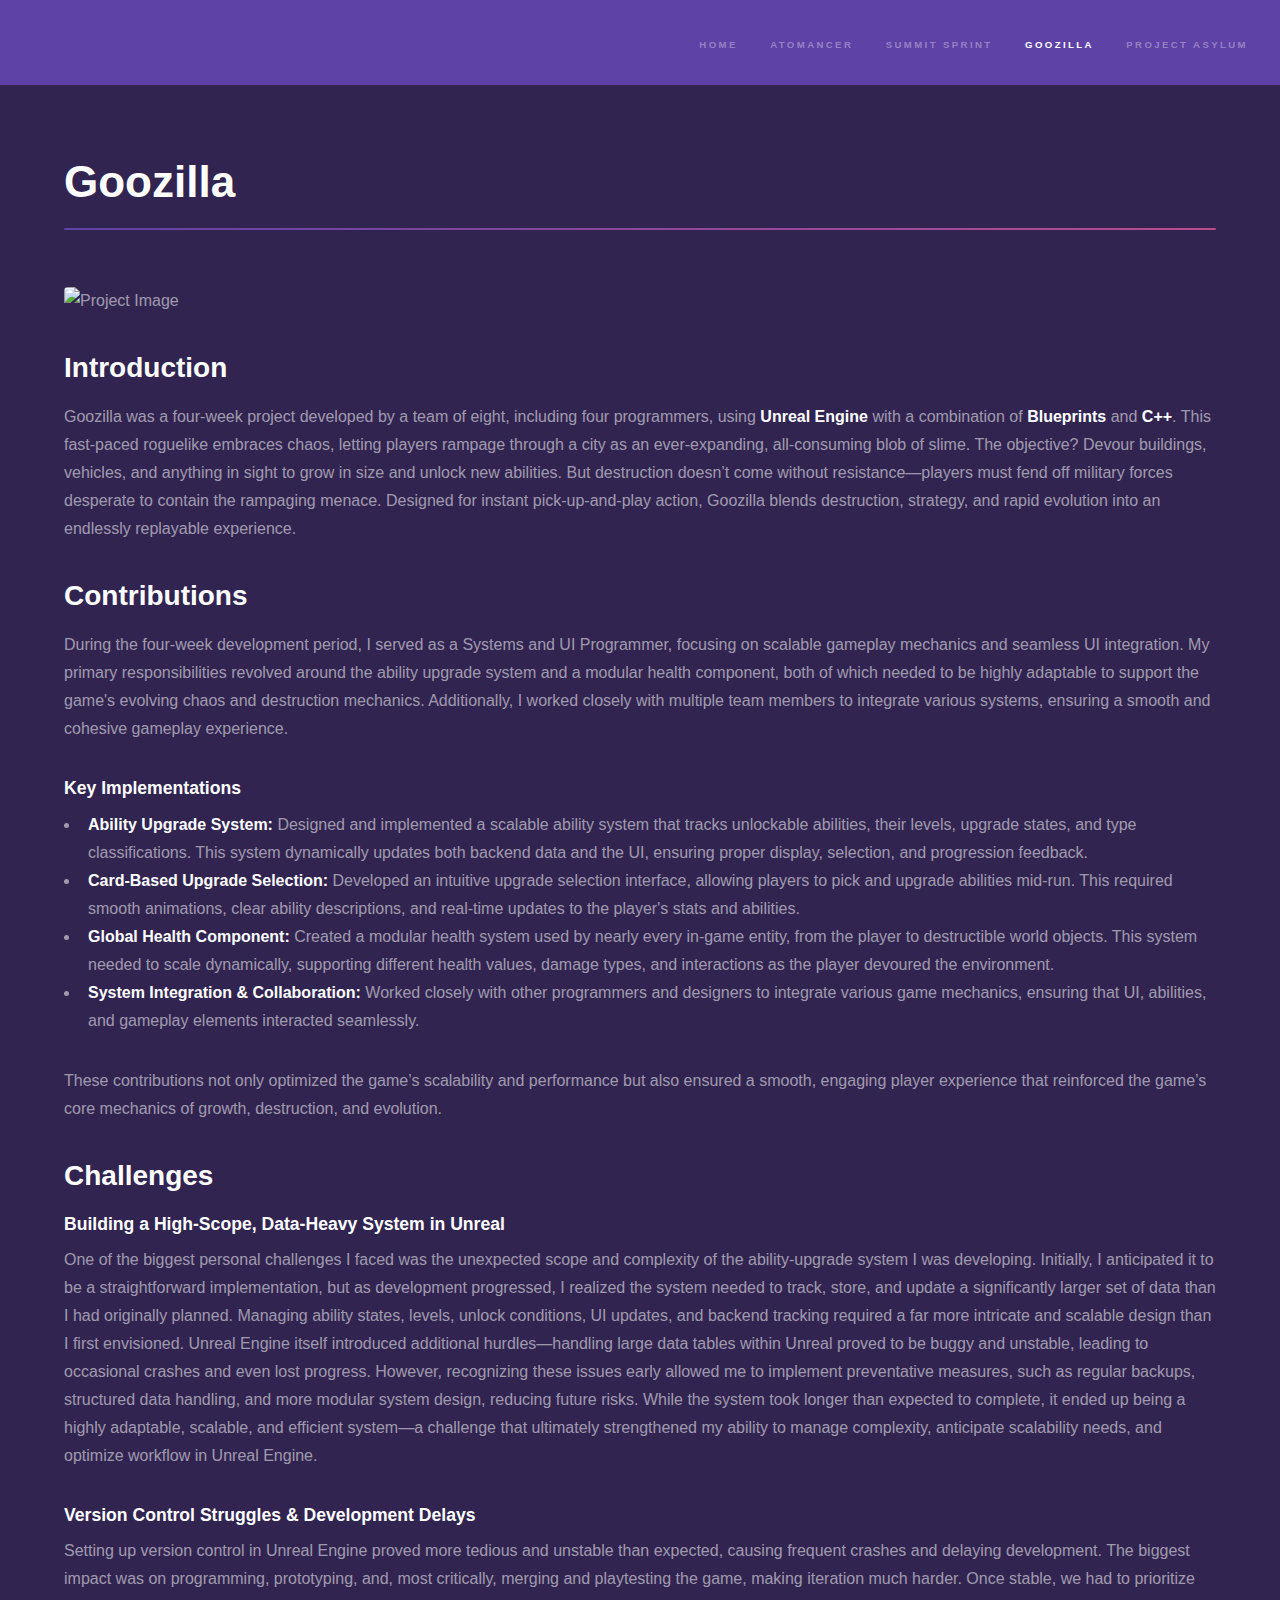
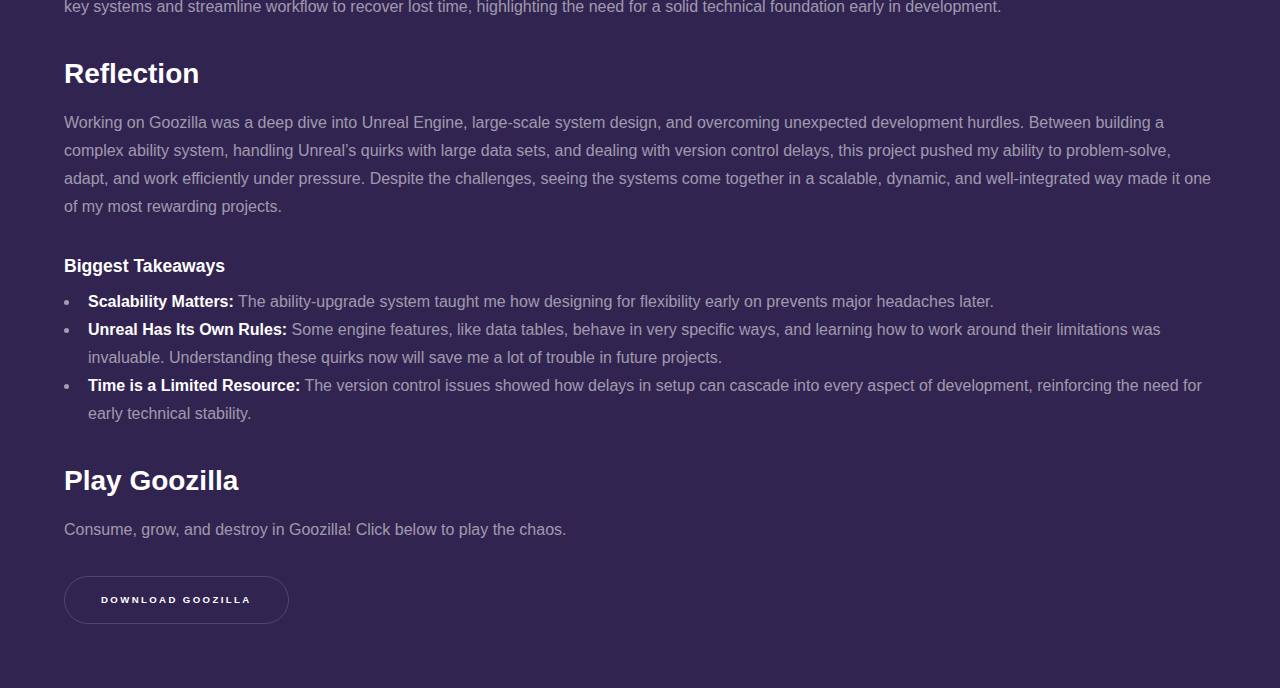
==== commit ab530ce9: "updated structure for prettiness" ====
--- a/goozilla/index.html
+++ b/goozilla/index.html
@@ -13,11 +13,11 @@
 		<header id="header">
 			<nav>
 				<ul>
-					<li><a href="/portfolio/index.html">Home</a></li>
-					<li><a href="/portfolio/atomancer/index.html">Atomancer</a></li>
-					<li><a href="/portfolio/summit-sprint/index.html">Summit Sprint</a></li>
-					<li><a href="/portfolio/goozilla/index.html">Goozilla</a></li>
-					<li><a href="/portfolio/project-asylum/index.html" class="active">Project Asylum</a></li>					
+					<li><a href="/portfolio/">Home</a></li>
+					<li><a href="/portfolio/atomancer/">Atomancer</a></li>
+					<li><a href="/portfolio/summit-sprint/">Summit Sprint</a></li>
+					<li><a href="/portfolio/goozilla/" class="active">Goozilla</a></li>
+					<li><a href="/portfolio/project-asylum/">Project Asylum</a></li>				
 				</ul>
 			</nav>
 		</header>
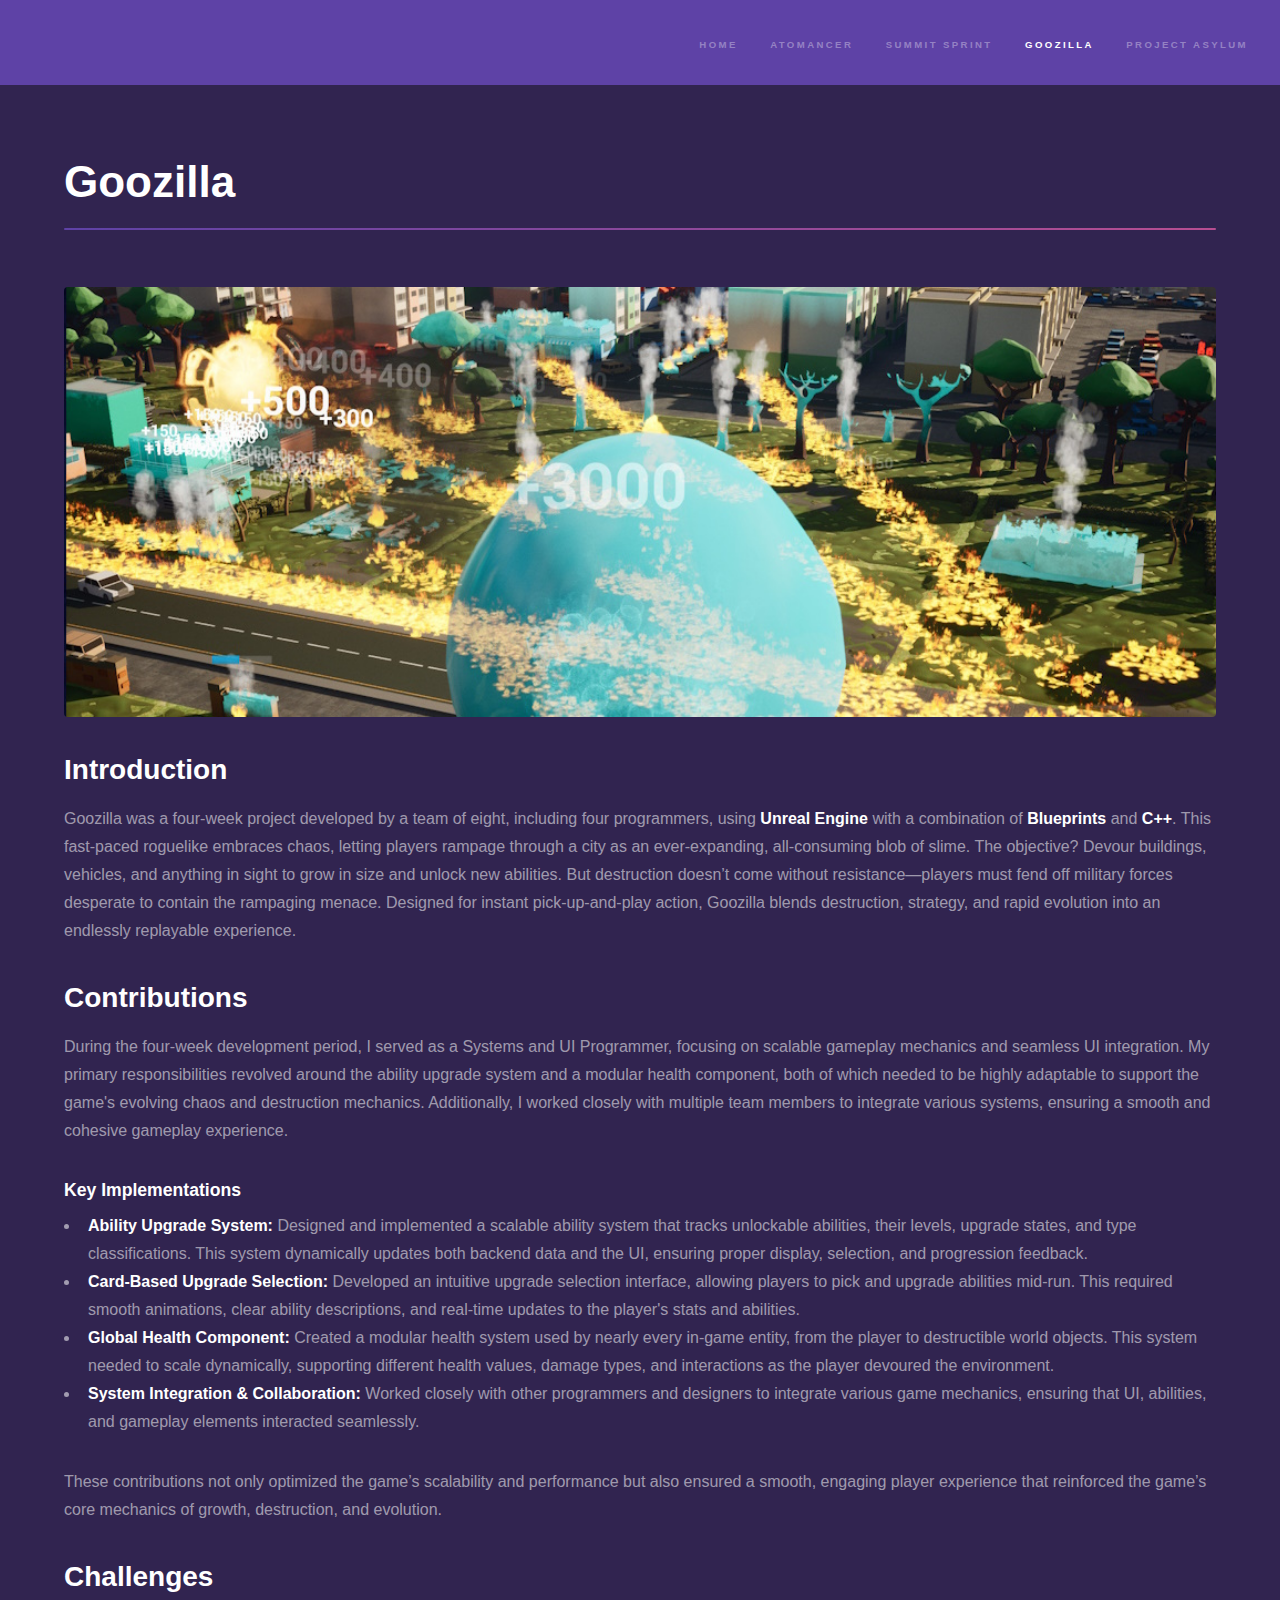
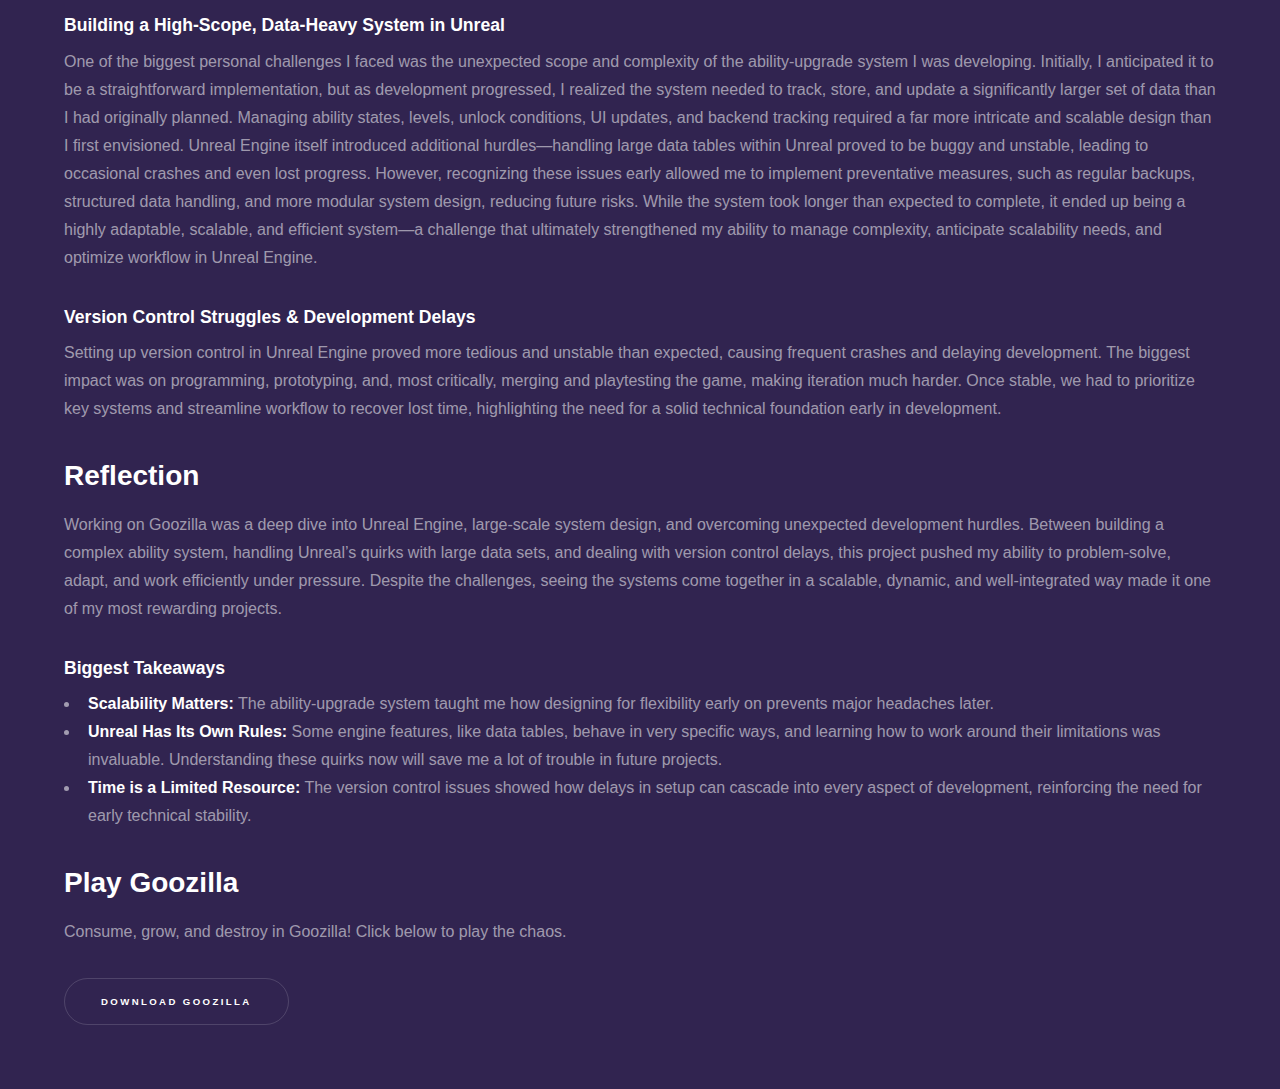
==== commit a712d0c2: "updated pictures" ====
--- a/goozilla/index.html
+++ b/goozilla/index.html
@@ -29,7 +29,7 @@
 			<section id="main" class="wrapper">
 				<div class="inner">
 					<h1 class="major">Goozilla</h1>
-					<span class="image fit"><img src="images/pic07.jpg" alt="Project Image" /></span>
+					<span class="image fit"><img src="../images/pic07.jpg" alt="Project Image" /></span>
 					
 					<!-- Introduction Section -->
 					<section id="introduction">
